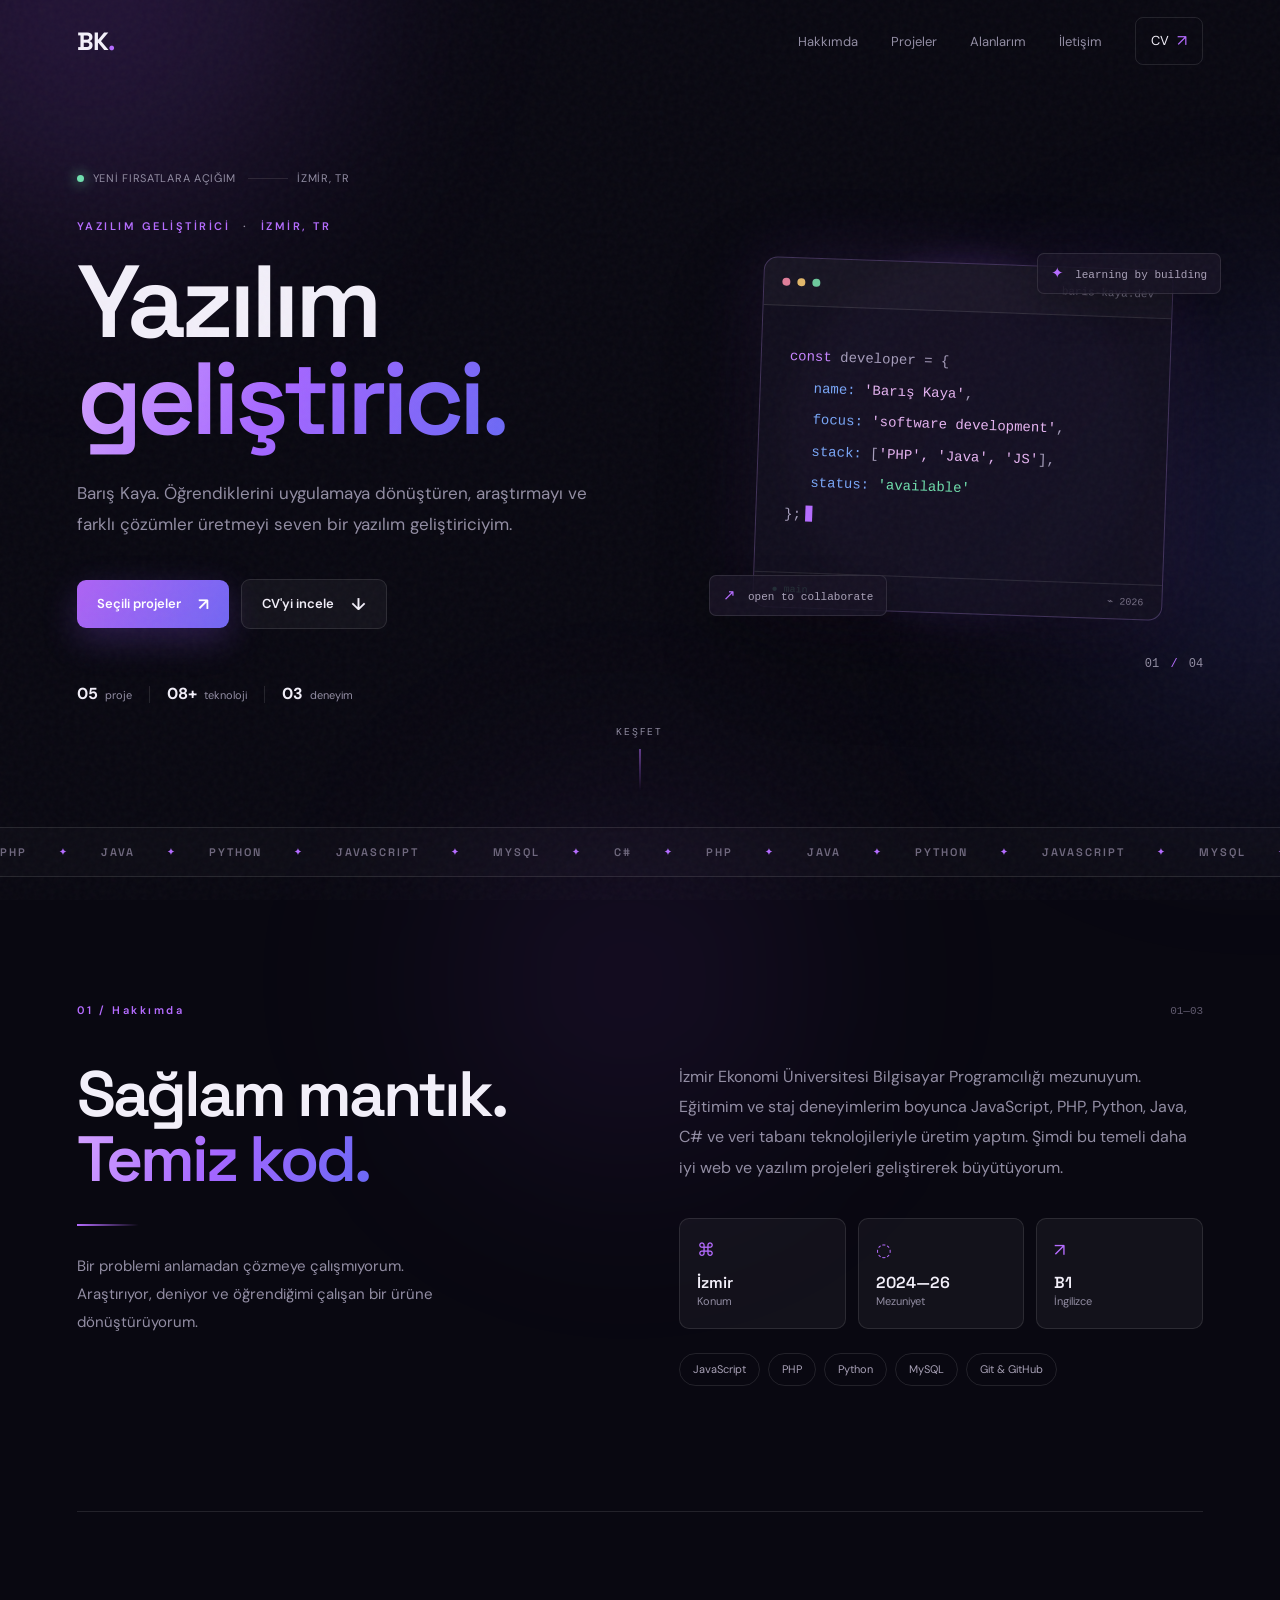
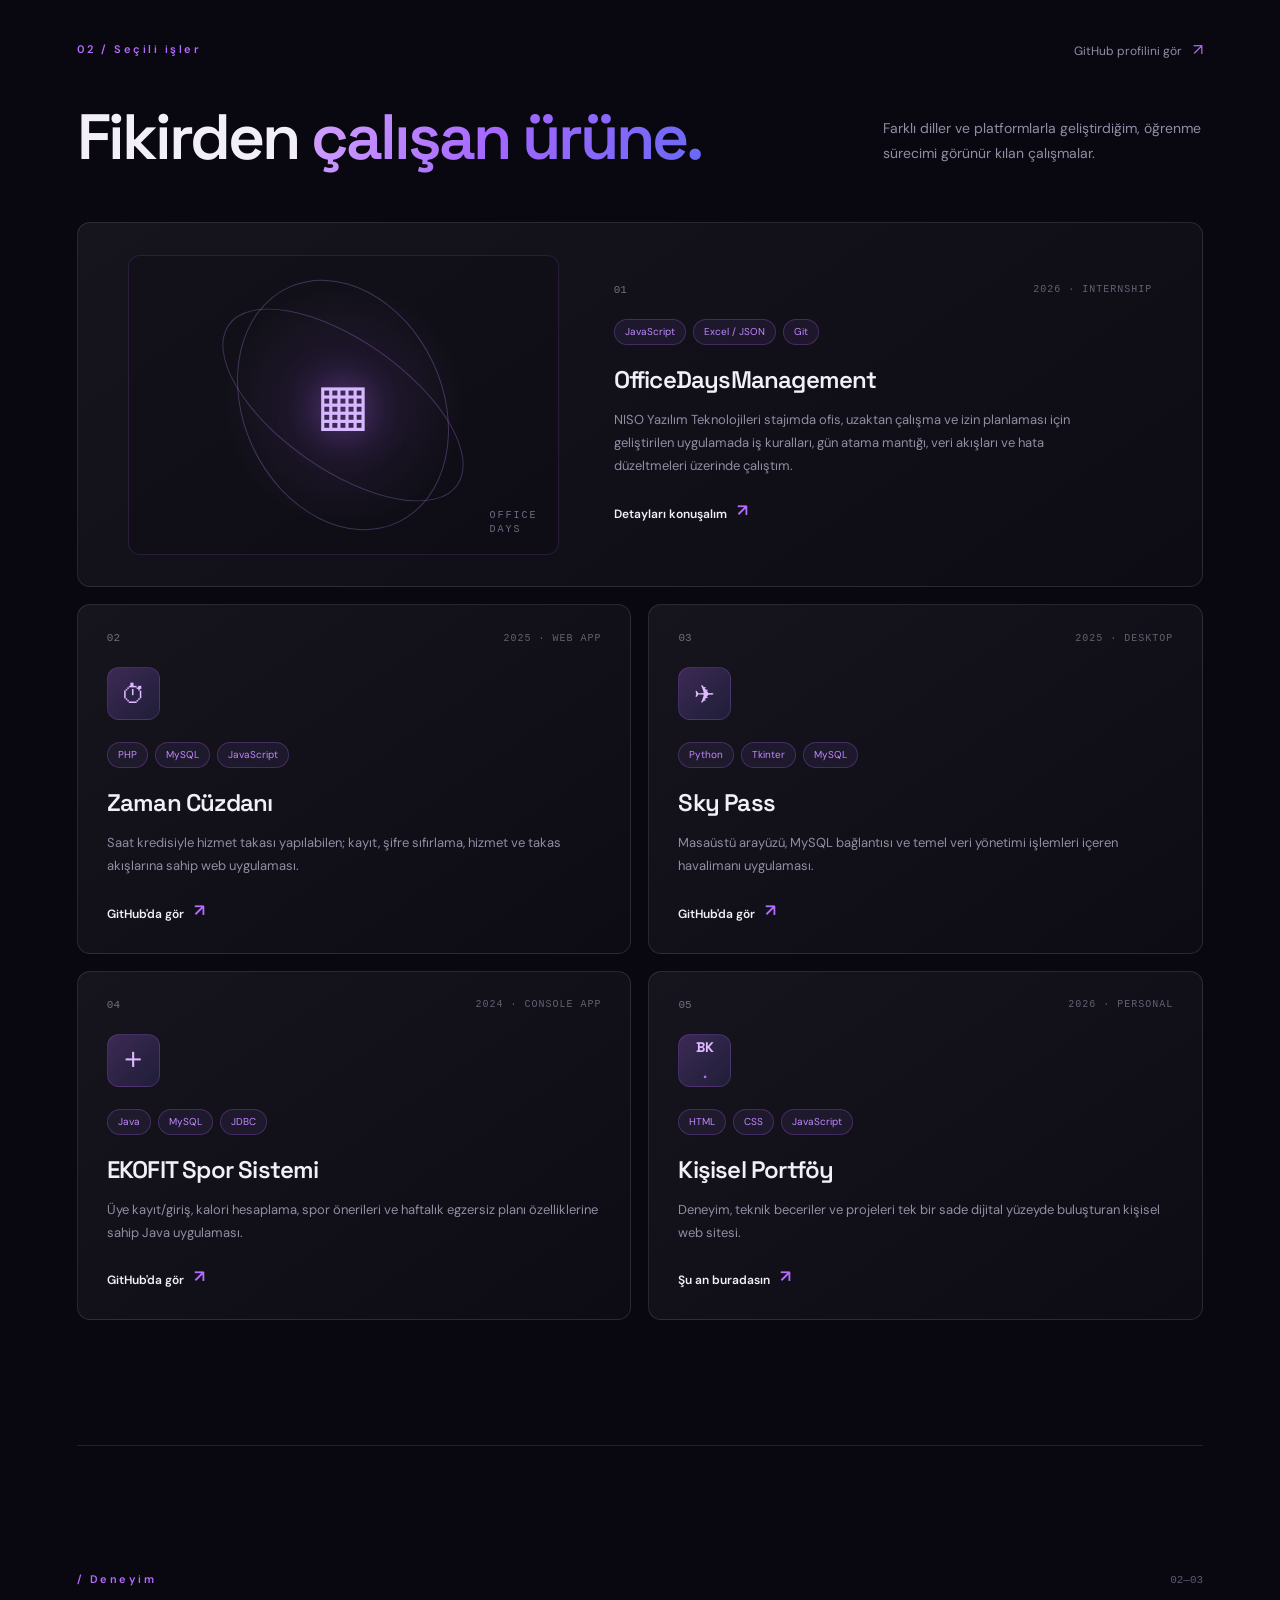
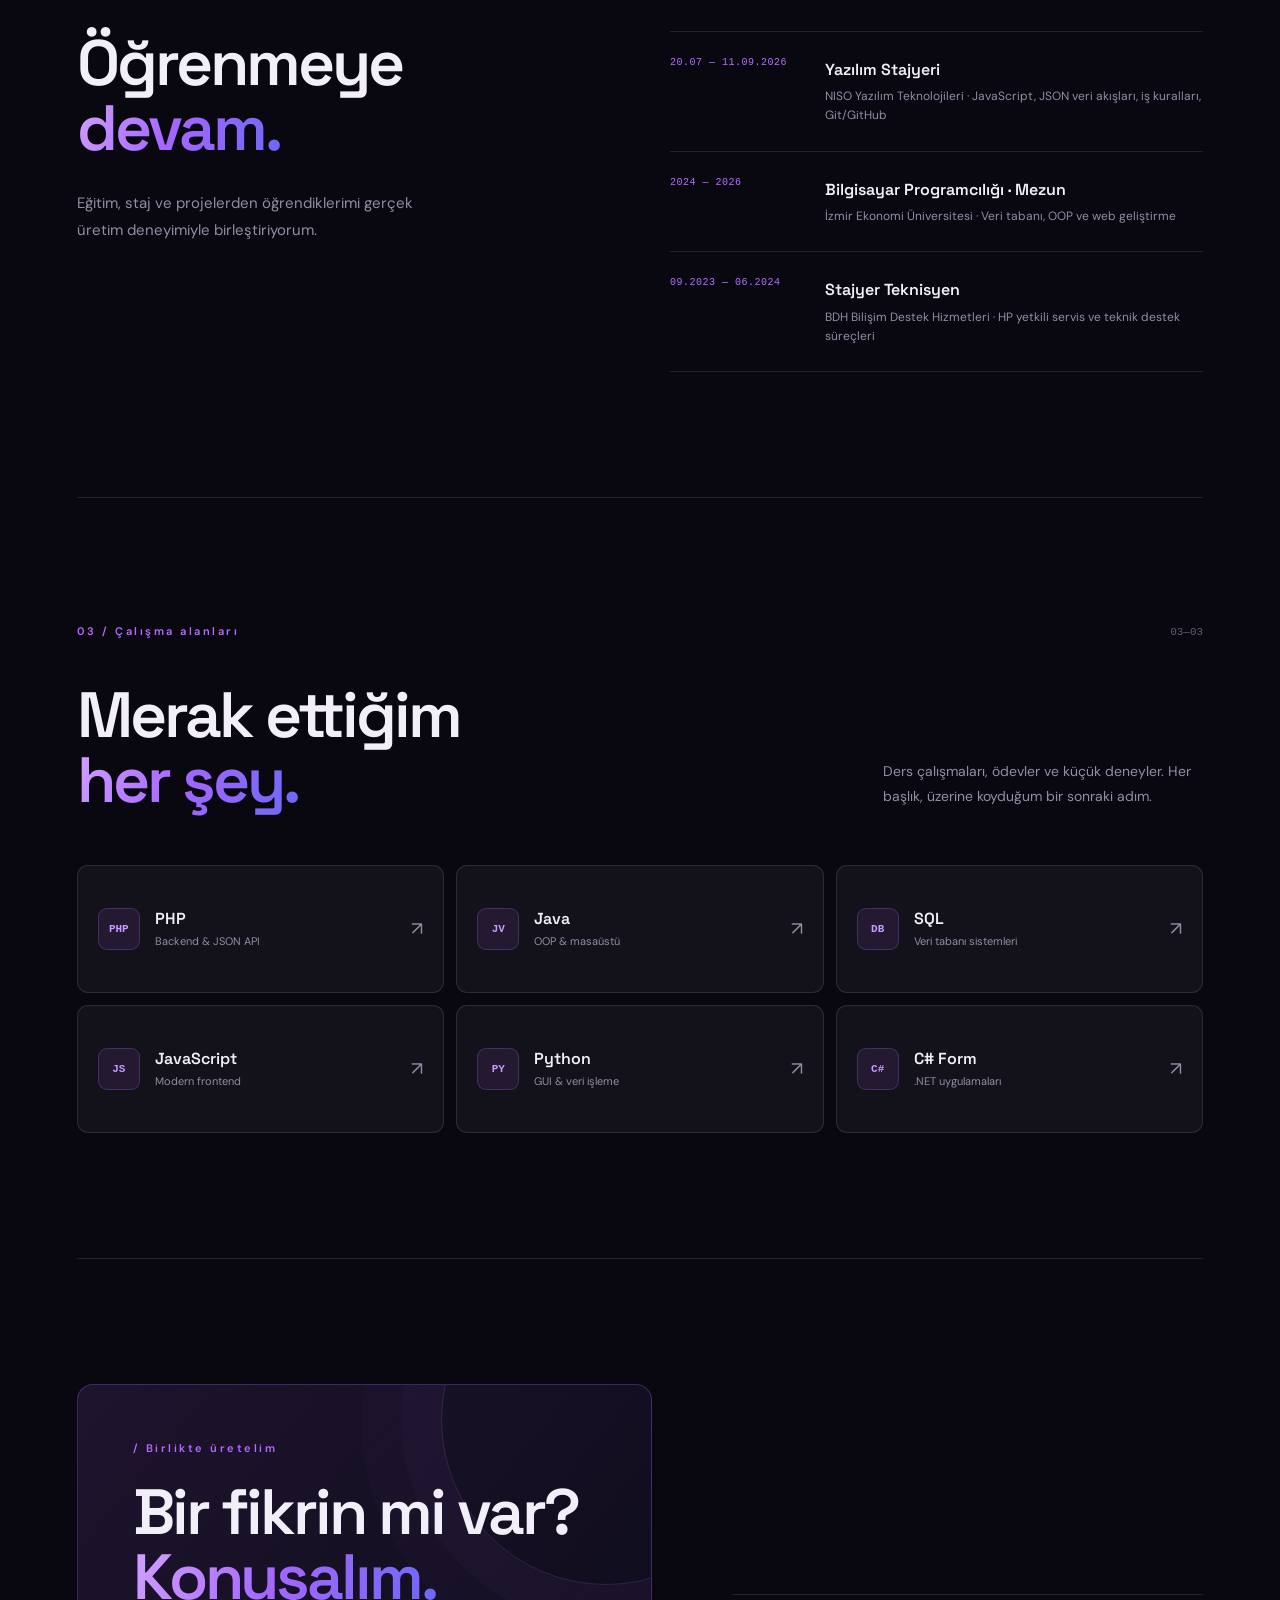
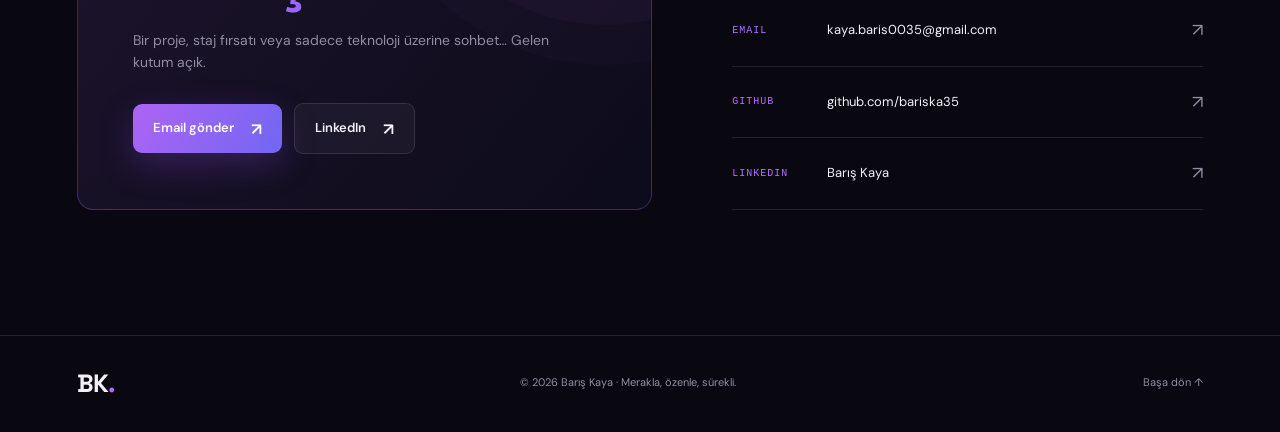
==== Portfolio-main/index.html @ 0cfae533 "first commit" ====
<!DOCTYPE html>
<html lang="tr">
<head>
    <meta charset="UTF-8">
    <meta name="viewport" content="width=device-width, initial-scale=1.0">
    <meta name="description" content="Barış Kaya — bilgisayar programcılığı öğrencisi, web ve yazılım geliştirme portföyü.">
    <title>Barış Kaya — Software & Web Developer</title>
    <link rel="preconnect" href="https://fonts.googleapis.com">
    <link rel="preconnect" href="https://fonts.gstatic.com" crossorigin>
    <link rel="stylesheet" href="style.css">
    <link href="https://fonts.googleapis.com/css2?family=DM+Sans:wght@400;500;600;700&family=Space+Grotesk:wght@400;500;600;700&display=swap" rel="stylesheet">
</head>
<body>
    <a class="skip-link" href="#main-content">İçeriğe geç</a>
    <div class="noise" aria-hidden="true"></div>
    <div class="orb orb-1" aria-hidden="true"></div>
    <div class="orb orb-2" aria-hidden="true"></div>
    <div class="orb orb-3" aria-hidden="true"></div>

    <header class="header" id="header">
        <nav class="navbar" aria-label="Ana navigasyon">
            <a href="#home" class="logo" aria-label="Barış Kaya ana sayfa"><span>BK</span><i>.</i></a>
            <button class="hamburger" id="hamburger" aria-label="Menüyü aç" aria-expanded="false" aria-controls="nav-links">
                <span></span><span></span><span></span>
            </button>
            <ul class="nav-links" id="nav-links">
                <li><a href="#about">Hakkımda</a></li>
                <li><a href="#projects">Projeler</a></li>
                <li><a href="#works">Alanlarım</a></li>
                <li><a href="#contact">İletişim</a></li>
                <li><a href="cv.html" class="nav-cv">CV <span>↗</span></a></li>
            </ul>
        </nav>
    </header>

    <main id="main-content">
        <section id="home" class="hero">
            <div class="hero-grid">
                <div class="hero-copy">
                    <div class="eyebrow"><span class="status-dot"></span> Yeni fırsatlara açığım <span class="eyebrow-line"></span> İzmir, TR</div>
                    <p class="hero-overline">YAZILIM GELİŞTİRİCİ <span>·</span> İZMİR, TR</p>
                    <h1>Yazılım<br><span class="gradient-text">geliştirici.</span></h1>
                    <p class="hero-sub">Barış Kaya. Öğrendiklerini uygulamaya dönüştüren, araştırmayı ve farklı çözümler üretmeyi seven bir yazılım geliştiriciyim.</p>
                    <div class="hero-cta">
                        <a href="#projects" class="btn btn-primary">Seçili projeler <span>↗</span></a>
                        <a href="cv.html" class="btn btn-ghost">CV'yi incele <span>↓</span></a>
                    </div>
                    <div class="hero-meta">
                        <span><b>05</b> proje</span><span class="meta-separator"></span><span><b>08+</b> teknoloji</span><span class="meta-separator"></span><span><b>03</b> deneyim</span>
                    </div>
                </div>

                <div class="hero-visual" aria-label="Barış Kaya geliştirici kartı">
                    <div class="visual-glow"></div>
                    <div class="code-card">
                        <div class="code-topbar"><span></span><span></span><span></span><small>baris-kaya.dev</small></div>
                        <div class="code-content">
                            <p><em>const</em> developer = {</p>
                            <p class="indent"><span>name:</span> <strong>'Barış Kaya'</strong>,</p>
                            <p class="indent"><span>focus:</span> <strong>'software development'</strong>,</p>
                            <p class="indent"><span>stack:</span> [<strong>'PHP', 'Java', 'JS'</strong>],</p>
                            <p class="indent"><span>status:</span> <b class="online">'available'</b></p>
                            <p>};<i class="cursor"></i></p>
                        </div>
                        <div class="code-footer"><span>● main</span><span>⌁ 2026</span></div>
                    </div>
                    <div class="floating-note note-top"><span>✦</span> learning by building</div>
                    <div class="floating-note note-bottom"><span>↗</span> open to collaborate</div>
                    <div class="visual-index">01 <span>/</span> 04</div>
                </div>
            </div>
            <a href="#about" class="hero-scroll"><span>Keşfet</span><i></i></a>
        </section>

        <div class="tech-strip" aria-label="Kullanılan teknolojiler">
            <div class="tech-track"><span>PHP</span><i>✦</i><span>JAVA</span><i>✦</i><span>PYTHON</span><i>✦</i><span>JAVASCRIPT</span><i>✦</i><span>MYSQL</span><i>✦</i><span>C#</span><i>✦</i><span>PHP</span><i>✦</i><span>JAVA</span><i>✦</i><span>PYTHON</span><i>✦</i><span>JAVASCRIPT</span><i>✦</i><span>MYSQL</span><i>✦</i><span>C#</span><i>✦</i></div>
        </div>

        <section id="about" class="about reveal">
            <div class="section-heading"><div class="section-label">01 / Hakkımda</div><span class="section-index">01—03</span></div>
            <div class="about-grid">
                <div class="about-intro"><h2>Sağlam mantık.<br><span class="gradient-text">Temiz kod.</span></h2><div class="accent-rule"></div><p>Bir problemi anlamadan çözmeye çalışmıyorum. Araştırıyor, deniyor ve öğrendiğimi çalışan bir ürüne dönüştürüyorum.</p></div>
                <div class="about-detail"><p>İzmir Ekonomi Üniversitesi Bilgisayar Programcılığı mezunuyum. Eğitimim ve staj deneyimlerim boyunca JavaScript, PHP, Python, Java, C# ve veri tabanı teknolojileriyle üretim yaptım. Şimdi bu temeli daha iyi web ve yazılım projeleri geliştirerek büyütüyorum.</p><div class="fact-grid"><div class="fact-card"><span class="fact-icon">⌘</span><strong>İzmir</strong><small>Konum</small></div><div class="fact-card"><span class="fact-icon">◌</span><strong>2024—26</strong><small>Mezuniyet</small></div><div class="fact-card"><span class="fact-icon">↗</span><strong>B1</strong><small>İngilizce</small></div></div><div class="about-tags"><span>JavaScript</span><span>PHP</span><span>Python</span><span>MySQL</span><span>Git &amp; GitHub</span></div></div>
            </div>
        </section>

        <section id="projects" class="projects reveal">
            <div class="section-heading"><div class="section-label">02 / Seçili işler</div><a class="text-link" href="https://github.com/bariska35" target="_blank" rel="noreferrer">GitHub profilini gör <span>↗</span></a></div>
            <div class="section-title-row"><h2>Fikirden <span class="gradient-text">çalışan ürüne.</span></h2><p>Farklı diller ve platformlarla geliştirdiğim, öğrenme sürecimi görünür kılan çalışmalar.</p></div>

            <div class="projects-grid">
                <article class="project-card project-featured"><div class="project-art time-art"><div class="art-orbit orbit-one"></div><div class="art-orbit orbit-two"></div><span class="art-center">▦</span><span class="art-label">OFFICE<br>DAYS</span></div><div class="project-info"><div class="project-top"><span class="project-number">01</span><span class="project-year">2026 · INTERNSHIP</span></div><div class="project-tags"><span>JavaScript</span><span>Excel / JSON</span><span>Git</span></div><h3>OfficeDaysManagement</h3><p>NISO Yazılım Teknolojileri stajımda ofis, uzaktan çalışma ve izin planlaması için geliştirilen uygulamada iş kuralları, gün atama mantığı, veri akışları ve hata düzeltmeleri üzerinde çalıştım.</p><a href="#contact" class="project-link">Detayları konuşalım <span>↗</span></a></div></article>
                <article class="project-card"><div class="project-top"><span class="project-number">02</span><span class="project-year">2025 · WEB APP</span></div><div class="project-icon time-icon">⏱</div><div class="project-tags"><span>PHP</span><span>MySQL</span><span>JavaScript</span></div><h3>Zaman Cüzdanı</h3><p>Saat kredisiyle hizmet takası yapılabilen; kayıt, şifre sıfırlama, hizmet ve takas akışlarına sahip web uygulaması.</p><a href="https://github.com/bariska35/ZamanCuzdani" target="_blank" rel="noreferrer" class="project-link">GitHub'da gör <span>↗</span></a></article>
                <article class="project-card"><div class="project-top"><span class="project-number">03</span><span class="project-year">2025 · DESKTOP</span></div><div class="project-icon sky-icon">✈</div><div class="project-tags"><span>Python</span><span>Tkinter</span><span>MySQL</span></div><h3>Sky Pass</h3><p>Masaüstü arayüzü, MySQL bağlantısı ve temel veri yönetimi işlemleri içeren havalimanı uygulaması.</p><a href="https://github.com/bariska35/SkyPass" target="_blank" rel="noreferrer" class="project-link">GitHub'da gör <span>↗</span></a></article>
                <article class="project-card"><div class="project-top"><span class="project-number">04</span><span class="project-year">2024 · CONSOLE APP</span></div><div class="project-icon fit-icon">+</div><div class="project-tags"><span>Java</span><span>MySQL</span><span>JDBC</span></div><h3>EKOFIT Spor Sistemi</h3><p>Üye kayıt/giriş, kalori hesaplama, spor önerileri ve haftalık egzersiz planı özelliklerine sahip Java uygulaması.</p><a href="https://github.com/bariska35/SporSalonuYonetimSistemi" target="_blank" rel="noreferrer" class="project-link">GitHub'da gör <span>↗</span></a></article>
                <article class="project-card"><div class="project-top"><span class="project-number">05</span><span class="project-year">2026 · PERSONAL</span></div><div class="project-icon portfolio-icon">BK<span>.</span></div><div class="project-tags"><span>HTML</span><span>CSS</span><span>JavaScript</span></div><h3>Kişisel Portföy</h3><p>Deneyim, teknik beceriler ve projeleri tek bir sade dijital yüzeyde buluşturan kişisel web sitesi.</p><a href="#home" class="project-link">Şu an buradasın <span>↗</span></a></article>
            </div>
        </section>

        <section class="journey reveal"><div class="section-heading"><div class="section-label">/ Deneyim</div><span class="section-index">02—03</span></div><div class="journey-grid"><div><h2>Öğrenmeye<br><span class="gradient-text">devam.</span></h2><p class="section-desc">Eğitim, staj ve projelerden öğrendiklerimi gerçek üretim deneyimiyle birleştiriyorum.</p></div><div class="timeline"><div class="timeline-item"><span class="timeline-year">20.07 — 11.09.2026</span><div><h3>Yazılım Stajyeri</h3><p>NISO Yazılım Teknolojileri · JavaScript, JSON veri akışları, iş kuralları, Git/GitHub</p></div></div><div class="timeline-item"><span class="timeline-year">2024 — 2026</span><div><h3>Bilgisayar Programcılığı · Mezun</h3><p>İzmir Ekonomi Üniversitesi · Veri tabanı, OOP ve web geliştirme</p></div></div><div class="timeline-item"><span class="timeline-year">09.2023 — 06.2024</span><div><h3>Stajyer Teknisyen</h3><p>BDH Bilişim Destek Hizmetleri · HP yetkili servis ve teknik destek süreçleri</p></div></div></div></div></section>

        <section id="works" class="works reveal"><div class="section-heading"><div class="section-label">03 / Çalışma alanları</div><span class="section-index">03—03</span></div><div class="section-title-row"><h2>Merak ettiğim<br><span class="gradient-text">her şey.</span></h2><p>Ders çalışmaları, ödevler ve küçük deneyler. Her başlık, üzerine koyduğum bir sonraki adım.</p></div><div class="works-grid"><a href="php.html" class="work-card"><span class="work-mark">PHP</span><span><b>PHP</b><small>Backend &amp; JSON API</small></span><i>↗</i></a><a href="java.html" class="work-card"><span class="work-mark">JV</span><span><b>Java</b><small>OOP &amp; masaüstü</small></span><i>↗</i></a><a href="sql.html" class="work-card"><span class="work-mark">DB</span><span><b>SQL</b><small>Veri tabanı sistemleri</small></span><i>↗</i></a><a href="javascript.html" class="work-card"><span class="work-mark">JS</span><span><b>JavaScript</b><small>Modern frontend</small></span><i>↗</i></a><a href="python.html" class="work-card"><span class="work-mark">PY</span><span><b>Python</b><small>GUI &amp; veri işleme</small></span><i>↗</i></a><a href="csharp.html" class="work-card"><span class="work-mark">C#</span><span><b>C# Form</b><small>.NET uygulamaları</small></span><i>↗</i></a></div></section>

        <section id="contact" class="contact reveal"><div class="contact-panel"><div class="contact-orbit"></div><div class="section-label">/ Birlikte üretelim</div><h2>Bir fikrin mi var?<br><span class="gradient-text">Konuşalım.</span></h2><p>Bir proje, staj fırsatı veya sadece teknoloji üzerine sohbet… Gelen kutum açık.</p><div class="contact-actions"><a href="mailto:kaya.baris0035@gmail.com" class="btn btn-primary">Email gönder <span>↗</span></a><a href="https://www.linkedin.com/in/bar%C4%B1%C5%9F-kaya-a35417369/" target="_blank" rel="noreferrer" class="btn btn-ghost">LinkedIn <span>↗</span></a></div></div><div class="contact-links"><a href="mailto:kaya.baris0035@gmail.com"><small>EMAIL</small><span>kaya.baris0035@gmail.com</span><i>↗</i></a><a href="https://github.com/bariska35" target="_blank" rel="noreferrer"><small>GITHUB</small><span>github.com/bariska35</span><i>↗</i></a><a href="https://www.linkedin.com/in/bar%C4%B1%C5%9F-kaya-a35417369/" target="_blank" rel="noreferrer"><small>LINKEDIN</small><span>Barış Kaya</span><i>↗</i></a></div></section>
    </main>

    <footer class="footer"><div class="footer-inner"><a href="#home" class="logo">BK<i>.</i></a><p>© 2026 Barış Kaya · Merakla, özenle, sürekli.</p><a href="#home" class="back-top">Başa dön ↑</a></div></footer>
    <script src="script.js"></script>
</body>
</html>
---- Portfolio-main/style.css ----
*,*::before,*::after{margin:0;padding:0;box-sizing:border-box}
:root{--bg:#090811;--bg-soft:#0e0c18;--surface:rgba(255,255,255,.045);--surface-hi:rgba(255,255,255,.075);--border:rgba(255,255,255,.105);--border-hi:rgba(177,107,255,.7);--text:#f2eff9;--muted:#928da3;--accent:#b56cff;--accent-2:#6d67f6;--green:#70e0ae;--max:1240px;--accent1:var(--accent);--accent2:var(--accent-2);--white:#fff}
html{scroll-behavior:smooth;scroll-padding-top:90px}
body{font-family:'DM Sans',sans-serif;background:var(--bg);color:var(--text);overflow-x:hidden;line-height:1.6}
body.menu-open{overflow:hidden}
a{color:inherit}button{font:inherit}.skip-link{position:fixed;left:20px;top:-60px;background:var(--accent);color:#fff;padding:10px 16px;border-radius:8px;z-index:2000;text-decoration:none}.skip-link:focus{top:16px}
.noise{position:fixed;inset:0;opacity:.035;pointer-events:none;z-index:5;background-image:url("data:image/svg+xml,%3Csvg viewBox='0 0 220 220' xmlns='http://www.w3.org/2000/svg'%3E%3Cfilter id='n'%3E%3CfeTurbulence type='fractalNoise' baseFrequency='.8' numOctaves='4' stitchTiles='stitch'/%3E%3C/filter%3E%3Crect width='100%25' height='100%25' filter='url(%23n)'/%3E%3C/svg%3E")}
.orb{position:fixed;border-radius:50%;filter:blur(110px);pointer-events:none;z-index:0}.orb-1{width:480px;height:480px;top:-250px;left:-150px;background:rgba(173,88,255,.16)}.orb-2{width:440px;height:440px;right:-200px;top:35%;background:rgba(93,96,246,.13)}.orb-3{width:360px;height:360px;left:35%;bottom:-260px;background:rgba(173,88,255,.08)}
.header{position:fixed;inset:0 0 auto;z-index:1000;transition:.35s}.header.scrolled{background:rgba(9,8,17,.78);border-bottom:1px solid var(--border);backdrop-filter:blur(22px)}.navbar{width:min(var(--max),88%);height:82px;margin:auto;display:flex;align-items:center;justify-content:space-between}.logo{font-family:'Space Grotesk',sans-serif;font-size:25px;font-weight:700;letter-spacing:-1px;text-decoration:none}.logo i{color:var(--accent);font-style:normal}.nav-links{display:flex;align-items:center;gap:33px;list-style:none}.nav-links a{color:var(--muted);font-size:13px;text-decoration:none;transition:.25s}.nav-links a:hover,.nav-links a.active{color:var(--text)}.nav-cv{display:inline-flex;gap:8px;align-items:center;padding:10px 15px;border:1px solid var(--border);border-radius:8px;color:var(--text)!important}.nav-cv:hover{border-color:var(--border-hi);color:var(--accent)!important}.nav-cv span{color:var(--accent);font-size:16px}.hamburger{display:none;background:transparent;border:0;cursor:pointer;padding:6px}.hamburger span{display:block;width:24px;height:2px;margin:5px 0;background:var(--text);transition:.3s}
main,section{position:relative;z-index:1}.hero{width:min(var(--max),88%);min-height:780px;margin:auto;padding:170px 0 120px;display:flex;align-items:center}.hero-grid{width:100%;display:grid;grid-template-columns:1fr .85fr;gap:80px;align-items:center}.eyebrow{display:flex;align-items:center;gap:9px;color:var(--muted);font-size:11px;letter-spacing:.7px;text-transform:uppercase;margin-bottom:30px}.status-dot{width:7px;height:7px;background:var(--green);border-radius:50%;box-shadow:0 0 13px var(--green)}.eyebrow-line{width:40px;height:1px;background:var(--border);margin-left:3px}.hero-overline,.section-label{font-size:11px;letter-spacing:2.5px;color:var(--accent);font-weight:600}.hero-overline{margin-bottom:18px}.hero-overline span{color:var(--muted);padding:0 7px}.hero h1,h2,h3,.logo{font-family:'Space Grotesk',sans-serif}.hero h1{font-size:clamp(64px,8vw,112px);line-height:.95;letter-spacing:-5px;font-weight:600;margin-bottom:30px}.gradient-text{background:linear-gradient(115deg,#d4a3ff 0%,#a466ff 48%,#6969f4 100%);-webkit-background-clip:text;background-clip:text;-webkit-text-fill-color:transparent}.hero-sub{max-width:545px;color:var(--muted);font-size:17px;line-height:1.85;margin-bottom:38px}.hero-cta,.contact-actions{display:flex;align-items:center;gap:12px;flex-wrap:wrap}.btn{display:inline-flex;align-items:center;gap:17px;border-radius:9px;text-decoration:none;font-size:13px;font-weight:600;padding:14px 20px;transition:.3s}.btn span{font-size:17px;line-height:0}.btn-primary{color:white;background:linear-gradient(120deg,#ae63f4,#7167f3);box-shadow:0 12px 35px rgba(140,80,238,.25)}.btn-primary:hover{transform:translateY(-3px);box-shadow:0 18px 45px rgba(140,80,238,.4)}.btn-ghost{color:var(--text);border:1px solid var(--border);background:var(--surface)}.btn-ghost:hover{border-color:var(--border-hi);color:var(--accent);transform:translateY(-3px)}.hero-meta{display:flex;align-items:center;gap:17px;margin-top:52px;color:var(--muted);font-size:11px}.hero-meta b{color:var(--text);font-size:16px;margin-right:4px}.meta-separator{width:1px;height:17px;background:var(--border)}
.hero-visual{min-height:500px;position:relative;display:flex;justify-content:center;align-items:center}.visual-glow{position:absolute;width:360px;height:360px;border-radius:50%;background:linear-gradient(135deg,rgba(181,108,255,.18),rgba(103,103,247,.08));filter:blur(15px)}.code-card{position:relative;width:min(100%,410px);border:1px solid rgba(196,150,255,.26);border-radius:14px;background:rgba(20,16,32,.82);box-shadow:0 35px 90px rgba(0,0,0,.42),0 0 80px rgba(166,93,255,.12);transform:rotate(2deg);overflow:hidden}.code-topbar{height:48px;display:flex;align-items:center;gap:7px;padding:0 18px;border-bottom:1px solid var(--border);background:rgba(255,255,255,.025)}.code-topbar>span{width:8px;height:8px;border-radius:50%;background:#634d73}.code-topbar>span:first-child{background:#df7d99}.code-topbar>span:nth-child(2){background:#e2b76a}.code-topbar>span:nth-child(3){background:#6dc89c}.code-topbar small{margin-left:auto;color:#716b80;font:11px monospace}.code-content{padding:35px 28px 42px;font:14px/2.25 'Courier New',monospace;color:#a69dbb}.code-content p{white-space:nowrap}.code-content em{font-style:normal;color:#c685ff}.code-content span{color:#79a6f7}.code-content strong{font-weight:400;color:#e6b4f2}.code-content .online{font-weight:400;color:var(--green)}.indent{padding-left:25px}.cursor{display:inline-block;width:7px;height:16px;margin-left:4px;vertical-align:-3px;background:var(--accent);animation:blink 1s infinite}.code-footer{display:flex;justify-content:space-between;padding:11px 18px;color:#756e84;font:10px monospace;border-top:1px solid var(--border)}.code-footer span:first-child{color:var(--green)}.floating-note{position:absolute;padding:10px 13px;background:rgba(23,19,36,.88);border:1px solid var(--border);border-radius:7px;color:#aaa2b9;font:11px monospace;box-shadow:0 15px 35px rgba(0,0,0,.24)}.floating-note span{color:var(--accent);font-size:15px;margin-right:5px}.note-top{top:64px;right:-18px}.note-bottom{bottom:73px;left:-13px}.visual-index{position:absolute;right:0;bottom:18px;color:var(--muted);font:12px monospace}.visual-index span{color:var(--accent);padding:0 4px}.hero-scroll{position:absolute;bottom:36px;left:50%;display:flex;flex-direction:column;align-items:center;gap:9px;color:var(--muted);font-size:10px;letter-spacing:2px;text-decoration:none;text-transform:uppercase;transform:translateX(-50%)}.hero-scroll i{display:block;width:1px;height:42px;background:linear-gradient(var(--accent),transparent);animation:scroll 2s infinite}
@keyframes blink{50%{opacity:0}}@keyframes scroll{0%,100%{transform:scaleY(.35);transform-origin:top}50%{transform:scaleY(1);transform-origin:top}}
.tech-strip{position:relative;z-index:1;overflow:hidden;border-top:1px solid var(--border);border-bottom:1px solid var(--border);background:rgba(255,255,255,.018)}.tech-track{width:max-content;display:flex;align-items:center;gap:32px;padding:17px 0;color:#6f687e;font:600 11px 'Space Grotesk',sans-serif;letter-spacing:2px;animation:marquee 28s linear infinite}.tech-track i{color:var(--accent);font-style:normal;font-size:9px}@keyframes marquee{to{transform:translateX(-50%)}}
section:not(.hero){width:min(var(--max),88%);margin:auto;padding:125px 0}.about,.projects,.works{border-bottom:1px solid var(--border)}.section-heading{display:flex;align-items:center;justify-content:space-between;margin-bottom:42px}.section-index{font:11px monospace;color:#5f596d}.section-title-row{display:flex;align-items:end;justify-content:space-between;gap:40px;margin-bottom:52px}.section-title-row h2,.about h2,.journey h2,.contact h2{font-size:clamp(38px,5vw,64px);letter-spacing:-3px;line-height:1.02;font-weight:600}.section-title-row p{max-width:320px;color:var(--muted);font-size:14px;line-height:1.8;margin-bottom:4px}.text-link{color:var(--muted);font-size:12px;text-decoration:none;transition:.25s}.text-link span{color:var(--accent);font-size:16px;margin-left:8px}.text-link:hover{color:var(--text)}
.about-grid{display:grid;grid-template-columns:.9fr 1fr;gap:130px}.about-intro p{max-width:360px;color:var(--muted);font-size:15px;line-height:1.85;margin-top:27px}.accent-rule{width:62px;height:2px;background:linear-gradient(90deg,var(--accent),transparent);margin-top:32px}.about-detail>p{color:var(--muted);font-size:16px;line-height:1.9;max-width:550px}.fact-grid{display:grid;grid-template-columns:repeat(3,1fr);gap:12px;margin-top:35px}.fact-card{min-height:105px;padding:17px;background:var(--surface);border:1px solid var(--border);border-radius:10px;display:flex;flex-direction:column}.fact-icon{color:var(--accent);font-size:18px;margin-bottom:7px}.fact-card strong{font:600 16px 'Space Grotesk',sans-serif;color:var(--text)}.fact-card small{color:var(--muted);font-size:11px;margin-top:auto}.about-tags{display:flex;flex-wrap:wrap;gap:8px;margin-top:24px}.about-tags span{padding:7px 13px;border:1px solid var(--border);border-radius:100px;color:#a8a1b6;font-size:11px}
.projects-grid{display:grid;grid-template-columns:repeat(2,1fr);gap:17px}.project-card{position:relative;min-height:310px;padding:27px 29px;border:1px solid var(--border);border-radius:13px;background:linear-gradient(145deg,rgba(255,255,255,.055),rgba(255,255,255,.018));overflow:hidden;transition:.35s}.project-card::after{content:'';position:absolute;inset:auto -25% -65%;height:180px;background:radial-gradient(ellipse,rgba(171,95,255,.2),transparent 68%);opacity:0;transition:.35s;pointer-events:none}.project-card:hover{border-color:var(--border-hi);transform:translateY(-6px);box-shadow:0 20px 60px rgba(108,62,178,.15)}.project-card:hover::after{opacity:1}.project-featured{grid-column:1/-1;min-height:365px;display:grid;grid-template-columns:.88fr 1.1fr;gap:55px;align-items:center;padding:30px 50px}.project-top{display:flex;align-items:center;justify-content:space-between;margin-bottom:23px}.project-number{color:#766b84;font:11px monospace}.project-year{color:#655f71;font:10px monospace;letter-spacing:1px}.project-tags{display:flex;flex-wrap:wrap;gap:7px;margin-bottom:16px}.project-tags span{padding:4px 10px;border:1px solid rgba(181,108,255,.25);border-radius:100px;color:#bf8aff;background:rgba(181,108,255,.08);font-size:10px}.project-card h3{font-size:24px;letter-spacing:-.8px;font-weight:600;margin-bottom:10px}.project-card p{max-width:500px;color:var(--muted);font-size:13px;line-height:1.75;margin-bottom:22px}.project-link{position:relative;z-index:1;display:inline-flex;gap:10px;color:var(--text);font-size:12px;font-weight:600;text-decoration:none;transition:.25s}.project-link span{color:var(--accent);font-size:17px;line-height:.7}.project-link:hover{color:var(--accent)}.project-art{height:300px;position:relative;display:grid;place-items:center;border:1px solid rgba(181,108,255,.15);border-radius:12px;background:radial-gradient(circle at 50% 50%,rgba(171,95,255,.14),transparent 46%),rgba(0,0,0,.12);overflow:hidden}.art-orbit{position:absolute;border:1px solid rgba(192,141,255,.28);border-radius:50%;transform:rotate(-25deg)}.orbit-one{width:200px;height:260px}.orbit-two{width:280px;height:130px;transform:rotate(35deg)}.art-center{font-size:57px;color:#d7b8ff;filter:drop-shadow(0 0 20px rgba(181,108,255,.6));z-index:1}.art-label{position:absolute;right:20px;bottom:17px;color:#726886;font:10px/1.4 monospace;letter-spacing:2px}.project-icon{width:53px;height:53px;display:grid;place-items:center;border-radius:12px;margin:5px 0 22px;color:#debaff;font:25px 'Space Grotesk',sans-serif;background:linear-gradient(135deg,rgba(181,108,255,.25),rgba(104,105,245,.13));border:1px solid rgba(181,108,255,.2)}.fit-icon{font-size:36px;font-weight:300}.tech-icon{font-size:38px}.portfolio-icon{font-size:14px;font-weight:700}.portfolio-icon span{color:var(--accent)}.lab-icon{font-size:23px}
.journey{border-bottom:1px solid var(--border)}.journey-grid{display:grid;grid-template-columns:.85fr 1fr;gap:140px}.section-desc{color:var(--muted);font-size:15px;line-height:1.8;max-width:350px;margin-top:29px}.timeline{border-top:1px solid var(--border)}.timeline-item{display:grid;grid-template-columns:130px 1fr;gap:25px;padding:25px 0;border-bottom:1px solid var(--border)}.timeline-year{font:10px monospace;color:var(--accent);letter-spacing:.5px}.timeline h3{font-size:16px;font-weight:600;margin-bottom:5px}.timeline p{font-size:12px;color:var(--muted)}
.works-grid{display:grid;grid-template-columns:repeat(3,1fr);gap:12px}.work-card{min-height:128px;padding:20px;display:flex;align-items:center;gap:15px;border:1px solid var(--border);border-radius:11px;background:var(--surface);text-decoration:none;transition:.3s}.work-card:hover{border-color:var(--border-hi);background:var(--surface-hi);transform:translateY(-4px)}.work-mark{width:42px;height:42px;display:grid;place-items:center;flex-shrink:0;border:1px solid rgba(181,108,255,.24);border-radius:9px;color:#c89bff;font:700 11px monospace;background:rgba(181,108,255,.1)}.work-card b{display:block;font:600 16px 'Space Grotesk',sans-serif}.work-card small{display:block;color:var(--muted);font-size:11px;margin-top:4px}.work-card i{margin-left:auto;color:var(--muted);font-size:19px;font-style:normal;transition:.25s}.work-card:hover i{color:var(--accent);transform:translate(3px,-3px)}
.contact{display:grid;grid-template-columns:1.1fr .9fr;gap:80px;align-items:end}.contact-panel{position:relative;overflow:hidden;padding:55px;border:1px solid rgba(181,108,255,.28);border-radius:16px;background:linear-gradient(130deg,rgba(181,108,255,.12),rgba(101,101,242,.045))}.contact-panel .section-label,.contact-panel h2,.contact-panel p,.contact-actions{position:relative;z-index:1}.contact h2{margin:22px 0 18px}.contact-panel p{max-width:430px;color:var(--muted);font-size:14px;margin-bottom:30px}.contact-orbit{position:absolute;width:330px;height:330px;right:-120px;top:-130px;border:1px solid rgba(195,142,255,.17);border-radius:50%;box-shadow:0 0 0 40px rgba(181,108,255,.03),0 0 0 80px rgba(181,108,255,.02)}.contact-links{border-top:1px solid var(--border)}.contact-links a{display:grid;grid-template-columns:80px 1fr auto;align-items:center;gap:15px;padding:21px 0;border-bottom:1px solid var(--border);text-decoration:none}.contact-links small{color:var(--accent);font:10px monospace;letter-spacing:1px}.contact-links span{color:var(--text);font-size:13px}.contact-links i{color:var(--muted);font-size:18px;font-style:normal;transition:.25s}.contact-links a:hover i{color:var(--accent);transform:translate(3px,-3px)}
.footer{position:relative;z-index:1;border-top:1px solid var(--border);padding:27px 0}.footer-inner{width:min(var(--max),88%);margin:auto;display:flex;align-items:center;justify-content:space-between;gap:20px}.footer p,.back-top{color:var(--muted);font-size:11px}.back-top{text-decoration:none}.back-top:hover{color:var(--accent)}
.reveal{opacity:0;transform:translateY(35px);transition:opacity .75s ease,transform .75s ease}.reveal.active{opacity:1;transform:none}
@media(max-width:980px){.hero-grid{grid-template-columns:1fr;gap:70px}.hero{padding-top:145px}.hero-copy{text-align:center}.eyebrow,.hero-cta,.hero-meta{justify-content:center}.hero-sub{margin-left:auto;margin-right:auto}.hero-visual{min-height:400px}.about-grid,.journey-grid{gap:60px}.about-grid{grid-template-columns:1fr 1fr}.project-featured{gap:30px;padding:25px}.works-grid{grid-template-columns:repeat(2,1fr)}.contact{gap:45px}}
@media(max-width:700px){.navbar{width:88%;height:70px}.hamburger{display:block;position:relative;z-index:1002}.nav-links{display:none}.nav-links.open{display:flex;position:fixed;inset:0;background:rgba(9,8,17,.97);flex-direction:column;justify-content:center;gap:28px;z-index:1001}.nav-links.open a{font-size:20px}.nav-links.open .nav-cv{font-size:16px}.hamburger.open span:first-child{transform:translateY(7px) rotate(45deg)}.hamburger.open span:nth-child(2){opacity:0}.hamburger.open span:last-child{transform:translateY(-7px) rotate(-45deg)}section:not(.hero){padding:85px 0}.hero{width:88%;min-height:auto;padding:135px 0 105px}.hero h1{font-size:clamp(62px,18vw,95px);letter-spacing:-4px}.hero-sub{font-size:15px;line-height:1.75}.hero-meta{gap:10px;flex-wrap:wrap;margin-top:38px}.meta-separator{display:none}.hero-visual{min-height:350px;margin-top:10px}.code-card{width:100%;transform:rotate(0)}.code-content{padding:25px 16px 30px;font-size:11px;line-height:2}.indent{padding-left:12px}.floating-note{font-size:9px}.note-top{top:30px;right:-7px}.note-bottom{bottom:22px;left:-7px}.visual-index{right:4px;bottom:-25px}.hero-scroll{display:none}.section-heading{margin-bottom:30px}.section-title-row{display:block;margin-bottom:33px}.section-title-row h2{font-size:42px;margin-bottom:22px}.section-title-row p{font-size:13px}.about-grid,.journey-grid,.contact{grid-template-columns:1fr;gap:48px}.about h2,.journey h2,.contact h2{font-size:42px}.about-detail>p{font-size:14px}.fact-card{min-height:95px;padding:13px}.project-featured{display:flex;flex-direction:column;align-items:stretch;gap:26px}.project-art{height:210px}.project-card{min-height:0;padding:23px}.project-card h3{font-size:21px}.projects-grid{grid-template-columns:1fr}.project-featured{grid-column:auto}.project-top{margin-bottom:18px}.works-grid{grid-template-columns:1fr}.work-card{min-height:94px}.contact-panel{padding:35px 24px}.contact-links a{grid-template-columns:65px 1fr auto}.contact-links span{font-size:11px;overflow-wrap:anywhere}.footer-inner{flex-direction:column;text-align:center}.footer{padding:25px 0}}
@media(prefers-reduced-motion:reduce){*,*::before,*::after{scroll-behavior:auto!important;animation-duration:.01ms!important;animation-iteration-count:1!important;transition-duration:.01ms!important}.reveal{opacity:1;transform:none}}
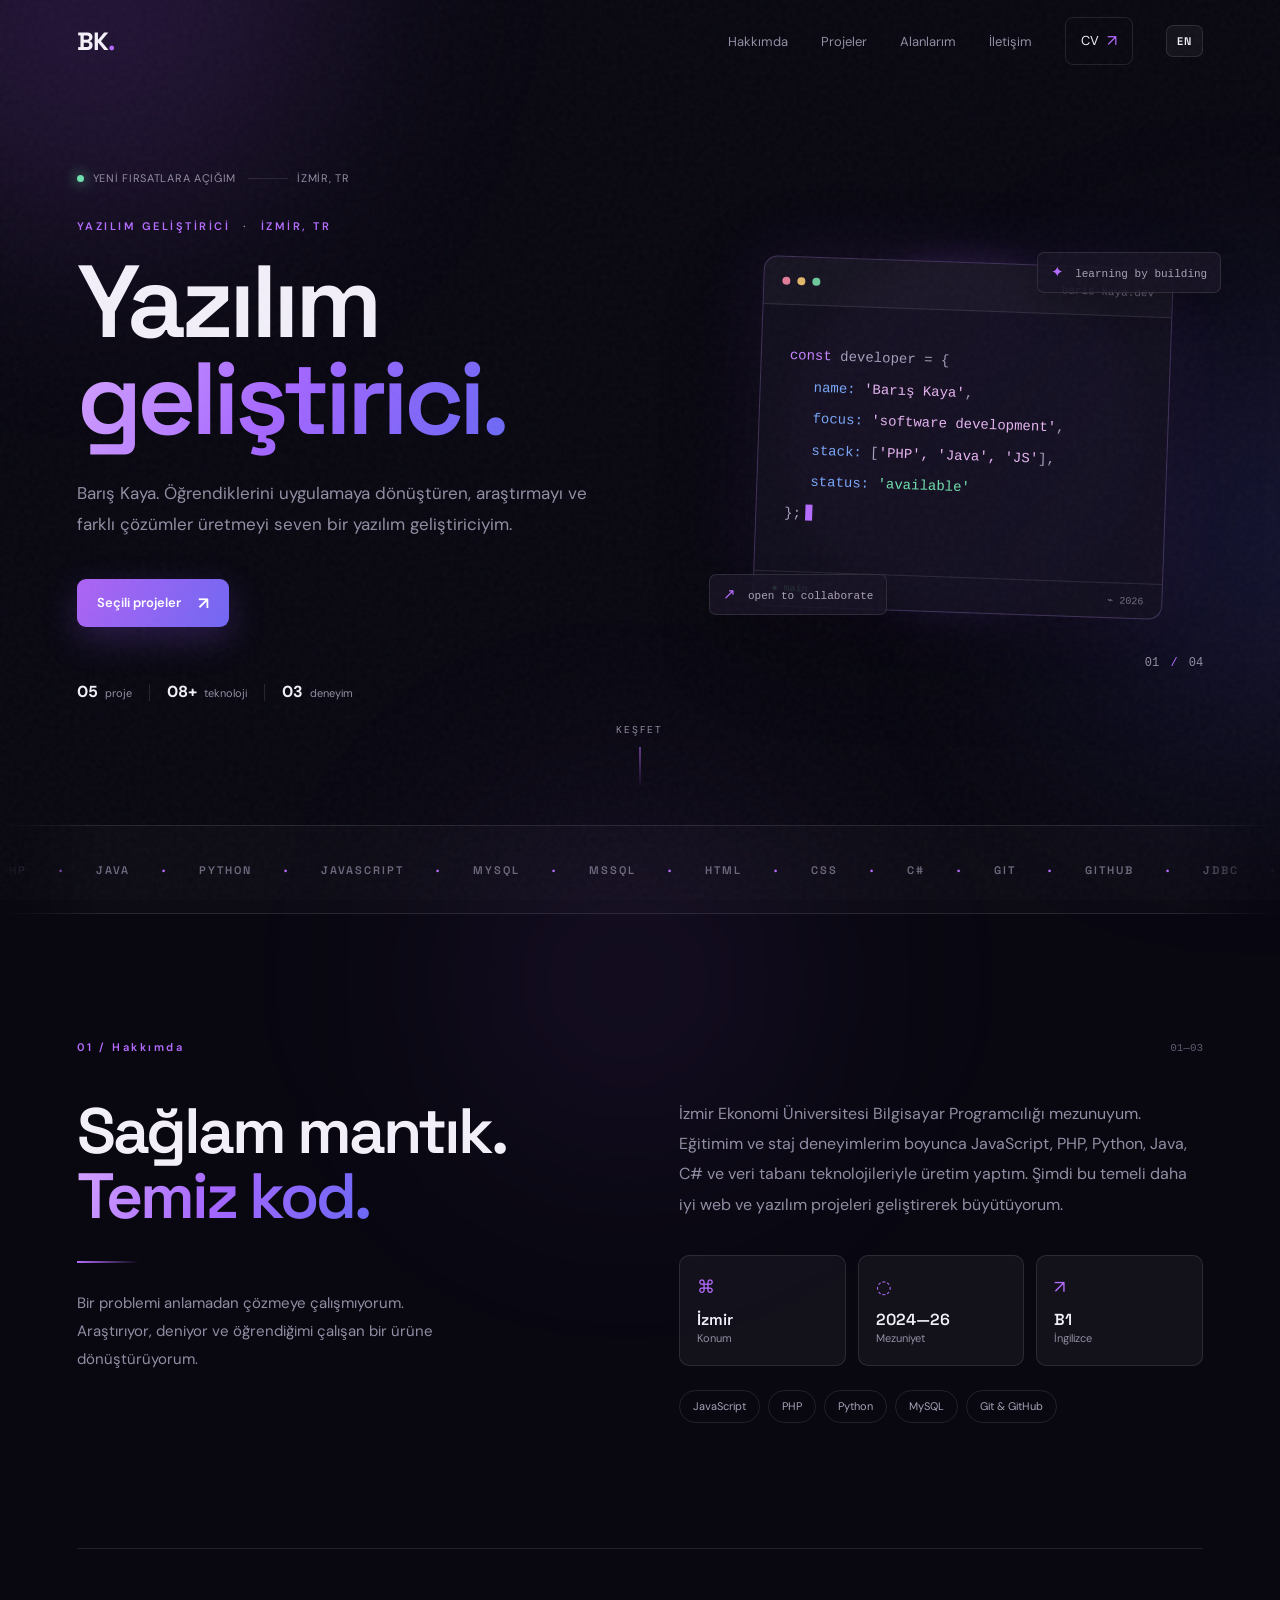
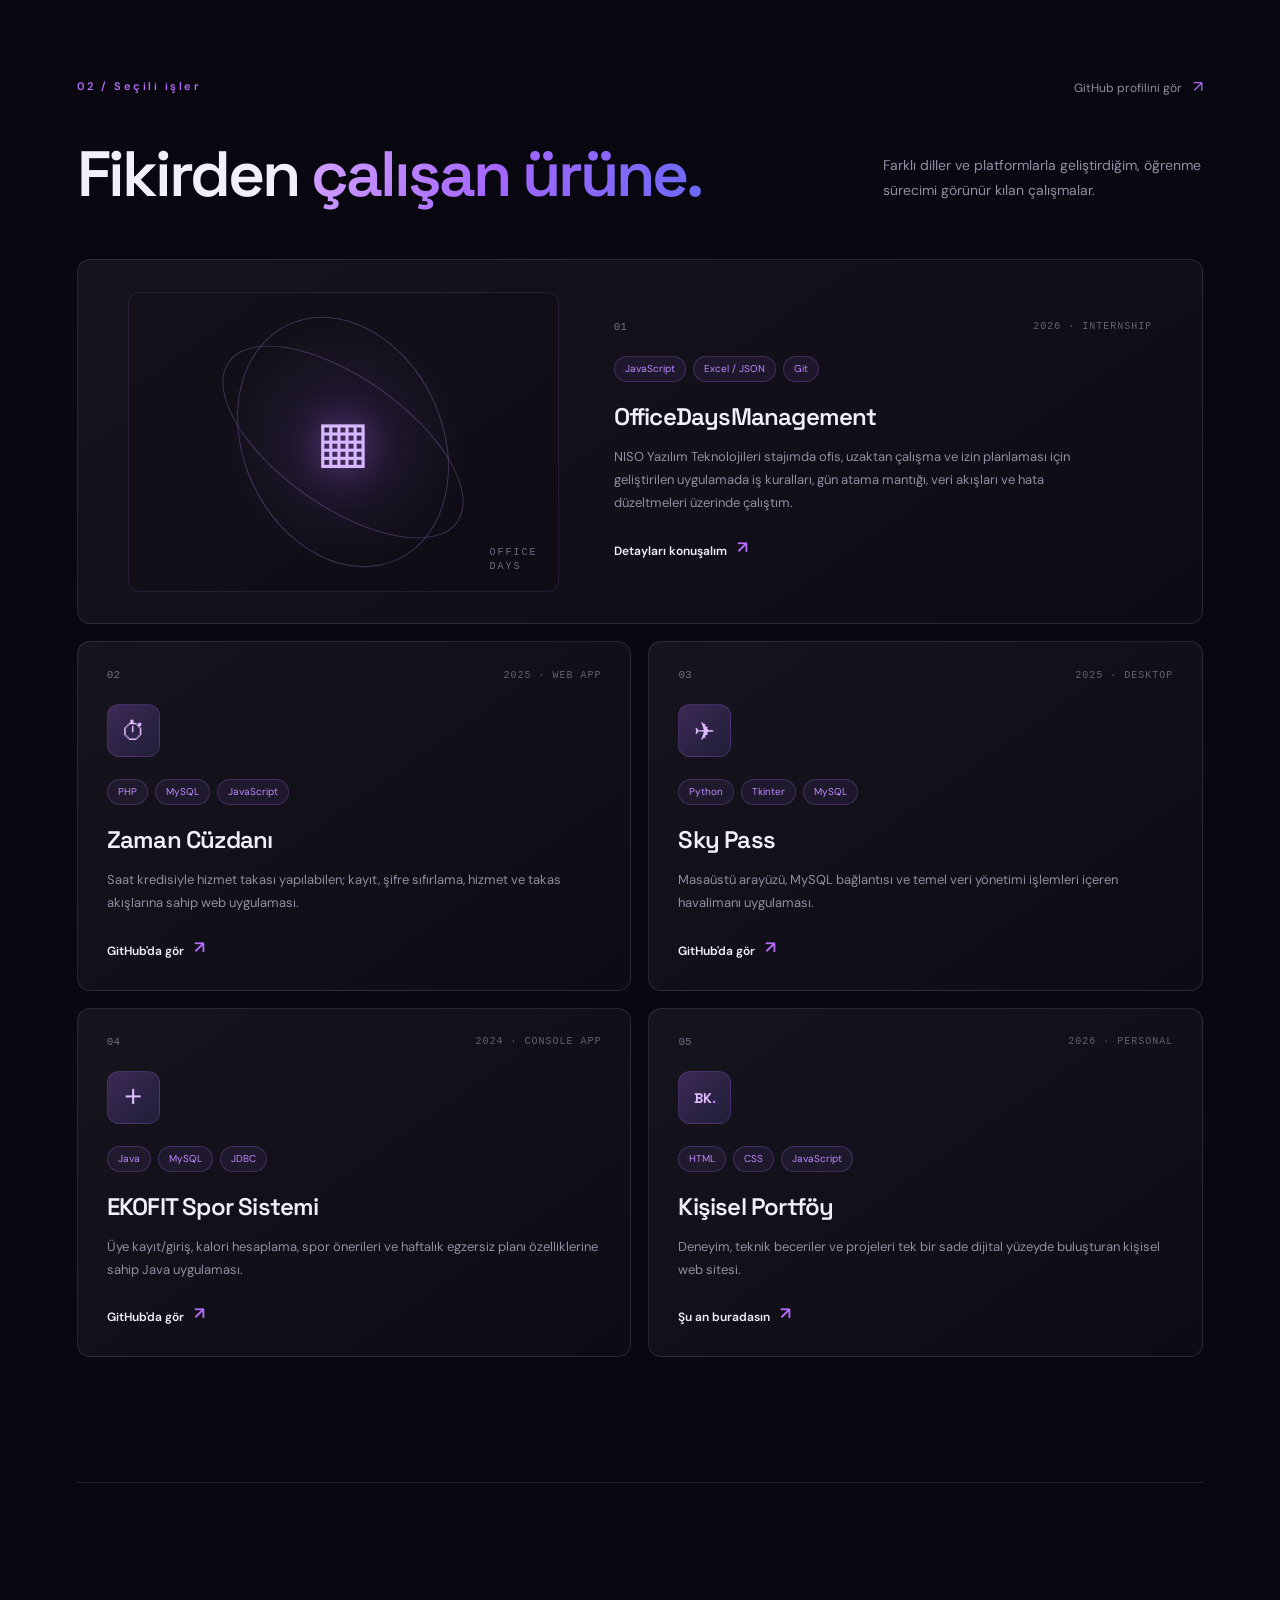
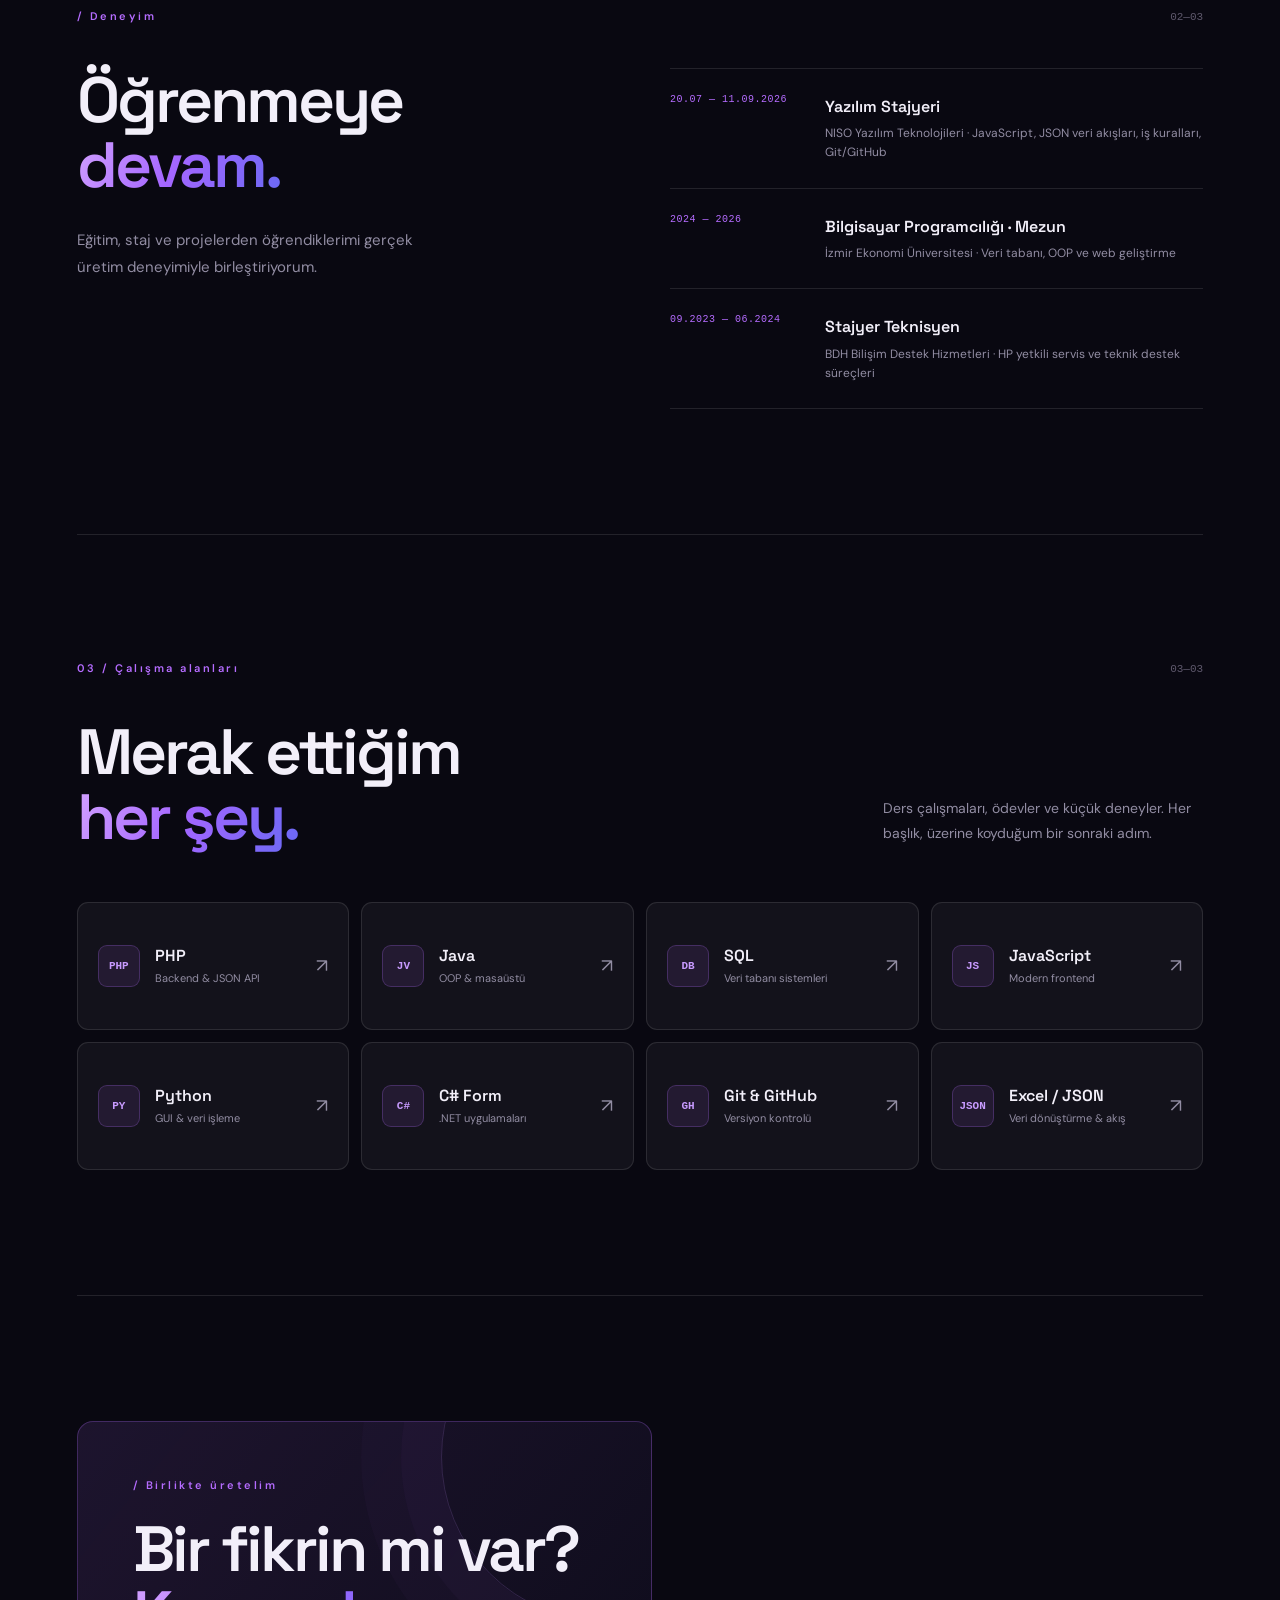
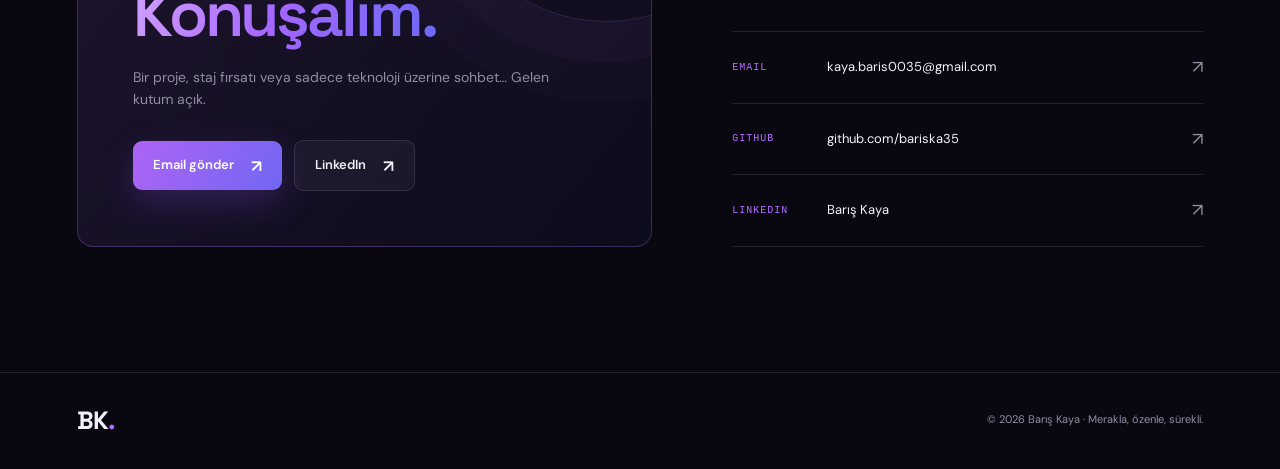
==== commit 81a5e92e: "Update portfolio" ====
--- a/Portfolio-main/index.html
+++ b/Portfolio-main/index.html
@@ -3,8 +3,9 @@
 <head>
     <meta charset="UTF-8">
     <meta name="viewport" content="width=device-width, initial-scale=1.0">
-    <meta name="description" content="Barış Kaya — bilgisayar programcılığı öğrencisi, web ve yazılım geliştirme portföyü.">
+    <meta name="description" id="meta-description" content="Barış Kaya — yazılım geliştirici, web ve uygulama geliştirme portföyü.">
     <title>Barış Kaya — Software & Web Developer</title>
+    <link rel="icon" type="image/svg+xml" href="favicon.svg">
     <link rel="preconnect" href="https://fonts.googleapis.com">
     <link rel="preconnect" href="https://fonts.gstatic.com" crossorigin>
     <link rel="stylesheet" href="style.css">
@@ -29,6 +30,7 @@
                 <li><a href="#works">Alanlarım</a></li>
                 <li><a href="#contact">İletişim</a></li>
                 <li><a href="cv.html" class="nav-cv">CV <span>↗</span></a></li>
+                <li><button class="lang-toggle" id="lang-toggle" type="button" aria-label="Switch to English">EN</button></li>
             </ul>
         </nav>
     </header>
@@ -43,7 +45,6 @@
                     <p class="hero-sub">Barış Kaya. Öğrendiklerini uygulamaya dönüştüren, araştırmayı ve farklı çözümler üretmeyi seven bir yazılım geliştiriciyim.</p>
                     <div class="hero-cta">
                         <a href="#projects" class="btn btn-primary">Seçili projeler <span>↗</span></a>
-                        <a href="cv.html" class="btn btn-ghost">CV'yi incele <span>↓</span></a>
                     </div>
                     <div class="hero-meta">
                         <span><b>05</b> proje</span><span class="meta-separator"></span><span><b>08+</b> teknoloji</span><span class="meta-separator"></span><span><b>03</b> deneyim</span>
@@ -73,7 +74,7 @@
         </section>
 
         <div class="tech-strip" aria-label="Kullanılan teknolojiler">
-            <div class="tech-track"><span>PHP</span><i>✦</i><span>JAVA</span><i>✦</i><span>PYTHON</span><i>✦</i><span>JAVASCRIPT</span><i>✦</i><span>MYSQL</span><i>✦</i><span>C#</span><i>✦</i><span>PHP</span><i>✦</i><span>JAVA</span><i>✦</i><span>PYTHON</span><i>✦</i><span>JAVASCRIPT</span><i>✦</i><span>MYSQL</span><i>✦</i><span>C#</span><i>✦</i></div>
+            <div class="tech-track"><div class="tech-set"><span>PHP</span><i>·</i><span>JAVA</span><i>·</i><span>PYTHON</span><i>·</i><span>JAVASCRIPT</span><i>·</i><span>MYSQL</span><i>·</i><span>MSSQL</span><i>·</i><span>HTML</span><i>·</i><span>CSS</span><i>·</i><span>C#</span><i>·</i><span>GIT</span><i>·</i><span>GITHUB</span><i>·</i><span>JDBC</span><i>·</i></div><div class="tech-set" aria-hidden="true"><span>PHP</span><i>·</i><span>JAVA</span><i>·</i><span>PYTHON</span><i>·</i><span>JAVASCRIPT</span><i>·</i><span>MYSQL</span><i>·</i><span>MSSQL</span><i>·</i><span>HTML</span><i>·</i><span>CSS</span><i>·</i><span>C#</span><i>·</i><span>GIT</span><i>·</i><span>GITHUB</span><i>·</i><span>JDBC</span><i>·</i></div></div>
         </div>
 
         <section id="about" class="about reveal">
@@ -99,12 +100,13 @@
 
         <section class="journey reveal"><div class="section-heading"><div class="section-label">/ Deneyim</div><span class="section-index">02—03</span></div><div class="journey-grid"><div><h2>Öğrenmeye<br><span class="gradient-text">devam.</span></h2><p class="section-desc">Eğitim, staj ve projelerden öğrendiklerimi gerçek üretim deneyimiyle birleştiriyorum.</p></div><div class="timeline"><div class="timeline-item"><span class="timeline-year">20.07 — 11.09.2026</span><div><h3>Yazılım Stajyeri</h3><p>NISO Yazılım Teknolojileri · JavaScript, JSON veri akışları, iş kuralları, Git/GitHub</p></div></div><div class="timeline-item"><span class="timeline-year">2024 — 2026</span><div><h3>Bilgisayar Programcılığı · Mezun</h3><p>İzmir Ekonomi Üniversitesi · Veri tabanı, OOP ve web geliştirme</p></div></div><div class="timeline-item"><span class="timeline-year">09.2023 — 06.2024</span><div><h3>Stajyer Teknisyen</h3><p>BDH Bilişim Destek Hizmetleri · HP yetkili servis ve teknik destek süreçleri</p></div></div></div></div></section>
 
-        <section id="works" class="works reveal"><div class="section-heading"><div class="section-label">03 / Çalışma alanları</div><span class="section-index">03—03</span></div><div class="section-title-row"><h2>Merak ettiğim<br><span class="gradient-text">her şey.</span></h2><p>Ders çalışmaları, ödevler ve küçük deneyler. Her başlık, üzerine koyduğum bir sonraki adım.</p></div><div class="works-grid"><a href="php.html" class="work-card"><span class="work-mark">PHP</span><span><b>PHP</b><small>Backend &amp; JSON API</small></span><i>↗</i></a><a href="java.html" class="work-card"><span class="work-mark">JV</span><span><b>Java</b><small>OOP &amp; masaüstü</small></span><i>↗</i></a><a href="sql.html" class="work-card"><span class="work-mark">DB</span><span><b>SQL</b><small>Veri tabanı sistemleri</small></span><i>↗</i></a><a href="javascript.html" class="work-card"><span class="work-mark">JS</span><span><b>JavaScript</b><small>Modern frontend</small></span><i>↗</i></a><a href="python.html" class="work-card"><span class="work-mark">PY</span><span><b>Python</b><small>GUI &amp; veri işleme</small></span><i>↗</i></a><a href="csharp.html" class="work-card"><span class="work-mark">C#</span><span><b>C# Form</b><small>.NET uygulamaları</small></span><i>↗</i></a></div></section>
+        <section id="works" class="works reveal"><div class="section-heading"><div class="section-label">03 / Çalışma alanları</div><span class="section-index">03—03</span></div><div class="section-title-row"><h2>Merak ettiğim<br><span class="gradient-text">her şey.</span></h2><p>Ders çalışmaları, ödevler ve küçük deneyler. Her başlık, üzerine koyduğum bir sonraki adım.</p></div><div class="works-grid"><a href="php.html" class="work-card"><span class="work-mark">PHP</span><span><b>PHP</b><small>Backend &amp; JSON API</small></span><i>↗</i></a><a href="java.html" class="work-card"><span class="work-mark">JV</span><span><b>Java</b><small>OOP &amp; masaüstü</small></span><i>↗</i></a><a href="sql.html" class="work-card"><span class="work-mark">DB</span><span><b>SQL</b><small>Veri tabanı sistemleri</small></span><i>↗</i></a><a href="javascript.html" class="work-card"><span class="work-mark">JS</span><span><b>JavaScript</b><small>Modern frontend</small></span><i>↗</i></a><a href="python.html" class="work-card"><span class="work-mark">PY</span><span><b>Python</b><small>GUI &amp; veri işleme</small></span><i>↗</i></a><a href="csharp.html" class="work-card"><span class="work-mark">C#</span><span><b>C# Form</b><small>.NET uygulamaları</small></span><i>↗</i></a><a href="https://github.com/bariska35" target="_blank" rel="noreferrer" class="work-card"><span class="work-mark">GH</span><span><b>Git &amp; GitHub</b><small>Versiyon kontrolü</small></span><i>↗</i></a><a href="javascript.html" class="work-card"><span class="work-mark">JSON</span><span><b>Excel / JSON</b><small>Veri dönüştürme &amp; akış</small></span><i>↗</i></a></div></section>
 
         <section id="contact" class="contact reveal"><div class="contact-panel"><div class="contact-orbit"></div><div class="section-label">/ Birlikte üretelim</div><h2>Bir fikrin mi var?<br><span class="gradient-text">Konuşalım.</span></h2><p>Bir proje, staj fırsatı veya sadece teknoloji üzerine sohbet… Gelen kutum açık.</p><div class="contact-actions"><a href="mailto:kaya.baris0035@gmail.com" class="btn btn-primary">Email gönder <span>↗</span></a><a href="https://www.linkedin.com/in/bar%C4%B1%C5%9F-kaya-a35417369/" target="_blank" rel="noreferrer" class="btn btn-ghost">LinkedIn <span>↗</span></a></div></div><div class="contact-links"><a href="mailto:kaya.baris0035@gmail.com"><small>EMAIL</small><span>kaya.baris0035@gmail.com</span><i>↗</i></a><a href="https://github.com/bariska35" target="_blank" rel="noreferrer"><small>GITHUB</small><span>github.com/bariska35</span><i>↗</i></a><a href="https://www.linkedin.com/in/bar%C4%B1%C5%9F-kaya-a35417369/" target="_blank" rel="noreferrer"><small>LINKEDIN</small><span>Barış Kaya</span><i>↗</i></a></div></section>
     </main>
 
-    <footer class="footer"><div class="footer-inner"><a href="#home" class="logo">BK<i>.</i></a><p>© 2026 Barış Kaya · Merakla, özenle, sürekli.</p><a href="#home" class="back-top">Başa dön ↑</a></div></footer>
+    <a href="#home" class="back-to-top" id="back-to-top" aria-label="Başa dön">↑ <span>Başa dön</span></a>
+    <footer class="footer"><div class="footer-inner"><a href="#home" class="logo">BK<i>.</i></a><p>© 2026 Barış Kaya · Merakla, özenle, sürekli.</p></div></footer>
     <script src="script.js"></script>
 </body>
 </html>
--- a/Portfolio-main/style.css
+++ b/Portfolio-main/style.css
@@ -1,24 +1,1335 @@
-*,*::before,*::after{margin:0;padding:0;box-sizing:border-box}
-:root{--bg:#090811;--bg-soft:#0e0c18;--surface:rgba(255,255,255,.045);--surface-hi:rgba(255,255,255,.075);--border:rgba(255,255,255,.105);--border-hi:rgba(177,107,255,.7);--text:#f2eff9;--muted:#928da3;--accent:#b56cff;--accent-2:#6d67f6;--green:#70e0ae;--max:1240px;--accent1:var(--accent);--accent2:var(--accent-2);--white:#fff}
-html{scroll-behavior:smooth;scroll-padding-top:90px}
-body{font-family:'DM Sans',sans-serif;background:var(--bg);color:var(--text);overflow-x:hidden;line-height:1.6}
-body.menu-open{overflow:hidden}
-a{color:inherit}button{font:inherit}.skip-link{position:fixed;left:20px;top:-60px;background:var(--accent);color:#fff;padding:10px 16px;border-radius:8px;z-index:2000;text-decoration:none}.skip-link:focus{top:16px}
-.noise{position:fixed;inset:0;opacity:.035;pointer-events:none;z-index:5;background-image:url("data:image/svg+xml,%3Csvg viewBox='0 0 220 220' xmlns='http://www.w3.org/2000/svg'%3E%3Cfilter id='n'%3E%3CfeTurbulence type='fractalNoise' baseFrequency='.8' numOctaves='4' stitchTiles='stitch'/%3E%3C/filter%3E%3Crect width='100%25' height='100%25' filter='url(%23n)'/%3E%3C/svg%3E")}
-.orb{position:fixed;border-radius:50%;filter:blur(110px);pointer-events:none;z-index:0}.orb-1{width:480px;height:480px;top:-250px;left:-150px;background:rgba(173,88,255,.16)}.orb-2{width:440px;height:440px;right:-200px;top:35%;background:rgba(93,96,246,.13)}.orb-3{width:360px;height:360px;left:35%;bottom:-260px;background:rgba(173,88,255,.08)}
-.header{position:fixed;inset:0 0 auto;z-index:1000;transition:.35s}.header.scrolled{background:rgba(9,8,17,.78);border-bottom:1px solid var(--border);backdrop-filter:blur(22px)}.navbar{width:min(var(--max),88%);height:82px;margin:auto;display:flex;align-items:center;justify-content:space-between}.logo{font-family:'Space Grotesk',sans-serif;font-size:25px;font-weight:700;letter-spacing:-1px;text-decoration:none}.logo i{color:var(--accent);font-style:normal}.nav-links{display:flex;align-items:center;gap:33px;list-style:none}.nav-links a{color:var(--muted);font-size:13px;text-decoration:none;transition:.25s}.nav-links a:hover,.nav-links a.active{color:var(--text)}.nav-cv{display:inline-flex;gap:8px;align-items:center;padding:10px 15px;border:1px solid var(--border);border-radius:8px;color:var(--text)!important}.nav-cv:hover{border-color:var(--border-hi);color:var(--accent)!important}.nav-cv span{color:var(--accent);font-size:16px}.hamburger{display:none;background:transparent;border:0;cursor:pointer;padding:6px}.hamburger span{display:block;width:24px;height:2px;margin:5px 0;background:var(--text);transition:.3s}
-main,section{position:relative;z-index:1}.hero{width:min(var(--max),88%);min-height:780px;margin:auto;padding:170px 0 120px;display:flex;align-items:center}.hero-grid{width:100%;display:grid;grid-template-columns:1fr .85fr;gap:80px;align-items:center}.eyebrow{display:flex;align-items:center;gap:9px;color:var(--muted);font-size:11px;letter-spacing:.7px;text-transform:uppercase;margin-bottom:30px}.status-dot{width:7px;height:7px;background:var(--green);border-radius:50%;box-shadow:0 0 13px var(--green)}.eyebrow-line{width:40px;height:1px;background:var(--border);margin-left:3px}.hero-overline,.section-label{font-size:11px;letter-spacing:2.5px;color:var(--accent);font-weight:600}.hero-overline{margin-bottom:18px}.hero-overline span{color:var(--muted);padding:0 7px}.hero h1,h2,h3,.logo{font-family:'Space Grotesk',sans-serif}.hero h1{font-size:clamp(64px,8vw,112px);line-height:.95;letter-spacing:-5px;font-weight:600;margin-bottom:30px}.gradient-text{background:linear-gradient(115deg,#d4a3ff 0%,#a466ff 48%,#6969f4 100%);-webkit-background-clip:text;background-clip:text;-webkit-text-fill-color:transparent}.hero-sub{max-width:545px;color:var(--muted);font-size:17px;line-height:1.85;margin-bottom:38px}.hero-cta,.contact-actions{display:flex;align-items:center;gap:12px;flex-wrap:wrap}.btn{display:inline-flex;align-items:center;gap:17px;border-radius:9px;text-decoration:none;font-size:13px;font-weight:600;padding:14px 20px;transition:.3s}.btn span{font-size:17px;line-height:0}.btn-primary{color:white;background:linear-gradient(120deg,#ae63f4,#7167f3);box-shadow:0 12px 35px rgba(140,80,238,.25)}.btn-primary:hover{transform:translateY(-3px);box-shadow:0 18px 45px rgba(140,80,238,.4)}.btn-ghost{color:var(--text);border:1px solid var(--border);background:var(--surface)}.btn-ghost:hover{border-color:var(--border-hi);color:var(--accent);transform:translateY(-3px)}.hero-meta{display:flex;align-items:center;gap:17px;margin-top:52px;color:var(--muted);font-size:11px}.hero-meta b{color:var(--text);font-size:16px;margin-right:4px}.meta-separator{width:1px;height:17px;background:var(--border)}
-.hero-visual{min-height:500px;position:relative;display:flex;justify-content:center;align-items:center}.visual-glow{position:absolute;width:360px;height:360px;border-radius:50%;background:linear-gradient(135deg,rgba(181,108,255,.18),rgba(103,103,247,.08));filter:blur(15px)}.code-card{position:relative;width:min(100%,410px);border:1px solid rgba(196,150,255,.26);border-radius:14px;background:rgba(20,16,32,.82);box-shadow:0 35px 90px rgba(0,0,0,.42),0 0 80px rgba(166,93,255,.12);transform:rotate(2deg);overflow:hidden}.code-topbar{height:48px;display:flex;align-items:center;gap:7px;padding:0 18px;border-bottom:1px solid var(--border);background:rgba(255,255,255,.025)}.code-topbar>span{width:8px;height:8px;border-radius:50%;background:#634d73}.code-topbar>span:first-child{background:#df7d99}.code-topbar>span:nth-child(2){background:#e2b76a}.code-topbar>span:nth-child(3){background:#6dc89c}.code-topbar small{margin-left:auto;color:#716b80;font:11px monospace}.code-content{padding:35px 28px 42px;font:14px/2.25 'Courier New',monospace;color:#a69dbb}.code-content p{white-space:nowrap}.code-content em{font-style:normal;color:#c685ff}.code-content span{color:#79a6f7}.code-content strong{font-weight:400;color:#e6b4f2}.code-content .online{font-weight:400;color:var(--green)}.indent{padding-left:25px}.cursor{display:inline-block;width:7px;height:16px;margin-left:4px;vertical-align:-3px;background:var(--accent);animation:blink 1s infinite}.code-footer{display:flex;justify-content:space-between;padding:11px 18px;color:#756e84;font:10px monospace;border-top:1px solid var(--border)}.code-footer span:first-child{color:var(--green)}.floating-note{position:absolute;padding:10px 13px;background:rgba(23,19,36,.88);border:1px solid var(--border);border-radius:7px;color:#aaa2b9;font:11px monospace;box-shadow:0 15px 35px rgba(0,0,0,.24)}.floating-note span{color:var(--accent);font-size:15px;margin-right:5px}.note-top{top:64px;right:-18px}.note-bottom{bottom:73px;left:-13px}.visual-index{position:absolute;right:0;bottom:18px;color:var(--muted);font:12px monospace}.visual-index span{color:var(--accent);padding:0 4px}.hero-scroll{position:absolute;bottom:36px;left:50%;display:flex;flex-direction:column;align-items:center;gap:9px;color:var(--muted);font-size:10px;letter-spacing:2px;text-decoration:none;text-transform:uppercase;transform:translateX(-50%)}.hero-scroll i{display:block;width:1px;height:42px;background:linear-gradient(var(--accent),transparent);animation:scroll 2s infinite}
-@keyframes blink{50%{opacity:0}}@keyframes scroll{0%,100%{transform:scaleY(.35);transform-origin:top}50%{transform:scaleY(1);transform-origin:top}}
-.tech-strip{position:relative;z-index:1;overflow:hidden;border-top:1px solid var(--border);border-bottom:1px solid var(--border);background:rgba(255,255,255,.018)}.tech-track{width:max-content;display:flex;align-items:center;gap:32px;padding:17px 0;color:#6f687e;font:600 11px 'Space Grotesk',sans-serif;letter-spacing:2px;animation:marquee 28s linear infinite}.tech-track i{color:var(--accent);font-style:normal;font-size:9px}@keyframes marquee{to{transform:translateX(-50%)}}
-section:not(.hero){width:min(var(--max),88%);margin:auto;padding:125px 0}.about,.projects,.works{border-bottom:1px solid var(--border)}.section-heading{display:flex;align-items:center;justify-content:space-between;margin-bottom:42px}.section-index{font:11px monospace;color:#5f596d}.section-title-row{display:flex;align-items:end;justify-content:space-between;gap:40px;margin-bottom:52px}.section-title-row h2,.about h2,.journey h2,.contact h2{font-size:clamp(38px,5vw,64px);letter-spacing:-3px;line-height:1.02;font-weight:600}.section-title-row p{max-width:320px;color:var(--muted);font-size:14px;line-height:1.8;margin-bottom:4px}.text-link{color:var(--muted);font-size:12px;text-decoration:none;transition:.25s}.text-link span{color:var(--accent);font-size:16px;margin-left:8px}.text-link:hover{color:var(--text)}
-.about-grid{display:grid;grid-template-columns:.9fr 1fr;gap:130px}.about-intro p{max-width:360px;color:var(--muted);font-size:15px;line-height:1.85;margin-top:27px}.accent-rule{width:62px;height:2px;background:linear-gradient(90deg,var(--accent),transparent);margin-top:32px}.about-detail>p{color:var(--muted);font-size:16px;line-height:1.9;max-width:550px}.fact-grid{display:grid;grid-template-columns:repeat(3,1fr);gap:12px;margin-top:35px}.fact-card{min-height:105px;padding:17px;background:var(--surface);border:1px solid var(--border);border-radius:10px;display:flex;flex-direction:column}.fact-icon{color:var(--accent);font-size:18px;margin-bottom:7px}.fact-card strong{font:600 16px 'Space Grotesk',sans-serif;color:var(--text)}.fact-card small{color:var(--muted);font-size:11px;margin-top:auto}.about-tags{display:flex;flex-wrap:wrap;gap:8px;margin-top:24px}.about-tags span{padding:7px 13px;border:1px solid var(--border);border-radius:100px;color:#a8a1b6;font-size:11px}
-.projects-grid{display:grid;grid-template-columns:repeat(2,1fr);gap:17px}.project-card{position:relative;min-height:310px;padding:27px 29px;border:1px solid var(--border);border-radius:13px;background:linear-gradient(145deg,rgba(255,255,255,.055),rgba(255,255,255,.018));overflow:hidden;transition:.35s}.project-card::after{content:'';position:absolute;inset:auto -25% -65%;height:180px;background:radial-gradient(ellipse,rgba(171,95,255,.2),transparent 68%);opacity:0;transition:.35s;pointer-events:none}.project-card:hover{border-color:var(--border-hi);transform:translateY(-6px);box-shadow:0 20px 60px rgba(108,62,178,.15)}.project-card:hover::after{opacity:1}.project-featured{grid-column:1/-1;min-height:365px;display:grid;grid-template-columns:.88fr 1.1fr;gap:55px;align-items:center;padding:30px 50px}.project-top{display:flex;align-items:center;justify-content:space-between;margin-bottom:23px}.project-number{color:#766b84;font:11px monospace}.project-year{color:#655f71;font:10px monospace;letter-spacing:1px}.project-tags{display:flex;flex-wrap:wrap;gap:7px;margin-bottom:16px}.project-tags span{padding:4px 10px;border:1px solid rgba(181,108,255,.25);border-radius:100px;color:#bf8aff;background:rgba(181,108,255,.08);font-size:10px}.project-card h3{font-size:24px;letter-spacing:-.8px;font-weight:600;margin-bottom:10px}.project-card p{max-width:500px;color:var(--muted);font-size:13px;line-height:1.75;margin-bottom:22px}.project-link{position:relative;z-index:1;display:inline-flex;gap:10px;color:var(--text);font-size:12px;font-weight:600;text-decoration:none;transition:.25s}.project-link span{color:var(--accent);font-size:17px;line-height:.7}.project-link:hover{color:var(--accent)}.project-art{height:300px;position:relative;display:grid;place-items:center;border:1px solid rgba(181,108,255,.15);border-radius:12px;background:radial-gradient(circle at 50% 50%,rgba(171,95,255,.14),transparent 46%),rgba(0,0,0,.12);overflow:hidden}.art-orbit{position:absolute;border:1px solid rgba(192,141,255,.28);border-radius:50%;transform:rotate(-25deg)}.orbit-one{width:200px;height:260px}.orbit-two{width:280px;height:130px;transform:rotate(35deg)}.art-center{font-size:57px;color:#d7b8ff;filter:drop-shadow(0 0 20px rgba(181,108,255,.6));z-index:1}.art-label{position:absolute;right:20px;bottom:17px;color:#726886;font:10px/1.4 monospace;letter-spacing:2px}.project-icon{width:53px;height:53px;display:grid;place-items:center;border-radius:12px;margin:5px 0 22px;color:#debaff;font:25px 'Space Grotesk',sans-serif;background:linear-gradient(135deg,rgba(181,108,255,.25),rgba(104,105,245,.13));border:1px solid rgba(181,108,255,.2)}.fit-icon{font-size:36px;font-weight:300}.tech-icon{font-size:38px}.portfolio-icon{font-size:14px;font-weight:700}.portfolio-icon span{color:var(--accent)}.lab-icon{font-size:23px}
-.journey{border-bottom:1px solid var(--border)}.journey-grid{display:grid;grid-template-columns:.85fr 1fr;gap:140px}.section-desc{color:var(--muted);font-size:15px;line-height:1.8;max-width:350px;margin-top:29px}.timeline{border-top:1px solid var(--border)}.timeline-item{display:grid;grid-template-columns:130px 1fr;gap:25px;padding:25px 0;border-bottom:1px solid var(--border)}.timeline-year{font:10px monospace;color:var(--accent);letter-spacing:.5px}.timeline h3{font-size:16px;font-weight:600;margin-bottom:5px}.timeline p{font-size:12px;color:var(--muted)}
-.works-grid{display:grid;grid-template-columns:repeat(3,1fr);gap:12px}.work-card{min-height:128px;padding:20px;display:flex;align-items:center;gap:15px;border:1px solid var(--border);border-radius:11px;background:var(--surface);text-decoration:none;transition:.3s}.work-card:hover{border-color:var(--border-hi);background:var(--surface-hi);transform:translateY(-4px)}.work-mark{width:42px;height:42px;display:grid;place-items:center;flex-shrink:0;border:1px solid rgba(181,108,255,.24);border-radius:9px;color:#c89bff;font:700 11px monospace;background:rgba(181,108,255,.1)}.work-card b{display:block;font:600 16px 'Space Grotesk',sans-serif}.work-card small{display:block;color:var(--muted);font-size:11px;margin-top:4px}.work-card i{margin-left:auto;color:var(--muted);font-size:19px;font-style:normal;transition:.25s}.work-card:hover i{color:var(--accent);transform:translate(3px,-3px)}
-.contact{display:grid;grid-template-columns:1.1fr .9fr;gap:80px;align-items:end}.contact-panel{position:relative;overflow:hidden;padding:55px;border:1px solid rgba(181,108,255,.28);border-radius:16px;background:linear-gradient(130deg,rgba(181,108,255,.12),rgba(101,101,242,.045))}.contact-panel .section-label,.contact-panel h2,.contact-panel p,.contact-actions{position:relative;z-index:1}.contact h2{margin:22px 0 18px}.contact-panel p{max-width:430px;color:var(--muted);font-size:14px;margin-bottom:30px}.contact-orbit{position:absolute;width:330px;height:330px;right:-120px;top:-130px;border:1px solid rgba(195,142,255,.17);border-radius:50%;box-shadow:0 0 0 40px rgba(181,108,255,.03),0 0 0 80px rgba(181,108,255,.02)}.contact-links{border-top:1px solid var(--border)}.contact-links a{display:grid;grid-template-columns:80px 1fr auto;align-items:center;gap:15px;padding:21px 0;border-bottom:1px solid var(--border);text-decoration:none}.contact-links small{color:var(--accent);font:10px monospace;letter-spacing:1px}.contact-links span{color:var(--text);font-size:13px}.contact-links i{color:var(--muted);font-size:18px;font-style:normal;transition:.25s}.contact-links a:hover i{color:var(--accent);transform:translate(3px,-3px)}
-.footer{position:relative;z-index:1;border-top:1px solid var(--border);padding:27px 0}.footer-inner{width:min(var(--max),88%);margin:auto;display:flex;align-items:center;justify-content:space-between;gap:20px}.footer p,.back-top{color:var(--muted);font-size:11px}.back-top{text-decoration:none}.back-top:hover{color:var(--accent)}
-.reveal{opacity:0;transform:translateY(35px);transition:opacity .75s ease,transform .75s ease}.reveal.active{opacity:1;transform:none}
-@media(max-width:980px){.hero-grid{grid-template-columns:1fr;gap:70px}.hero{padding-top:145px}.hero-copy{text-align:center}.eyebrow,.hero-cta,.hero-meta{justify-content:center}.hero-sub{margin-left:auto;margin-right:auto}.hero-visual{min-height:400px}.about-grid,.journey-grid{gap:60px}.about-grid{grid-template-columns:1fr 1fr}.project-featured{gap:30px;padding:25px}.works-grid{grid-template-columns:repeat(2,1fr)}.contact{gap:45px}}
-@media(max-width:700px){.navbar{width:88%;height:70px}.hamburger{display:block;position:relative;z-index:1002}.nav-links{display:none}.nav-links.open{display:flex;position:fixed;inset:0;background:rgba(9,8,17,.97);flex-direction:column;justify-content:center;gap:28px;z-index:1001}.nav-links.open a{font-size:20px}.nav-links.open .nav-cv{font-size:16px}.hamburger.open span:first-child{transform:translateY(7px) rotate(45deg)}.hamburger.open span:nth-child(2){opacity:0}.hamburger.open span:last-child{transform:translateY(-7px) rotate(-45deg)}section:not(.hero){padding:85px 0}.hero{width:88%;min-height:auto;padding:135px 0 105px}.hero h1{font-size:clamp(62px,18vw,95px);letter-spacing:-4px}.hero-sub{font-size:15px;line-height:1.75}.hero-meta{gap:10px;flex-wrap:wrap;margin-top:38px}.meta-separator{display:none}.hero-visual{min-height:350px;margin-top:10px}.code-card{width:100%;transform:rotate(0)}.code-content{padding:25px 16px 30px;font-size:11px;line-height:2}.indent{padding-left:12px}.floating-note{font-size:9px}.note-top{top:30px;right:-7px}.note-bottom{bottom:22px;left:-7px}.visual-index{right:4px;bottom:-25px}.hero-scroll{display:none}.section-heading{margin-bottom:30px}.section-title-row{display:block;margin-bottom:33px}.section-title-row h2{font-size:42px;margin-bottom:22px}.section-title-row p{font-size:13px}.about-grid,.journey-grid,.contact{grid-template-columns:1fr;gap:48px}.about h2,.journey h2,.contact h2{font-size:42px}.about-detail>p{font-size:14px}.fact-card{min-height:95px;padding:13px}.project-featured{display:flex;flex-direction:column;align-items:stretch;gap:26px}.project-art{height:210px}.project-card{min-height:0;padding:23px}.project-card h3{font-size:21px}.projects-grid{grid-template-columns:1fr}.project-featured{grid-column:auto}.project-top{margin-bottom:18px}.works-grid{grid-template-columns:1fr}.work-card{min-height:94px}.contact-panel{padding:35px 24px}.contact-links a{grid-template-columns:65px 1fr auto}.contact-links span{font-size:11px;overflow-wrap:anywhere}.footer-inner{flex-direction:column;text-align:center}.footer{padding:25px 0}}
-@media(prefers-reduced-motion:reduce){*,*::before,*::after{scroll-behavior:auto!important;animation-duration:.01ms!important;animation-iteration-count:1!important;transition-duration:.01ms!important}.reveal{opacity:1;transform:none}}
+*,*::before,*::after {
+    margin: 0;
+    padding: 0;
+    box-sizing: border-box;
+}
+:root {
+    --bg: #090811;
+    --bg-soft: #0e0c18;
+    --surface: rgba(255,255,255,.045);
+    --surface-hi: rgba(255,255,255,.075);
+    --border: rgba(255,255,255,.105);
+    --border-hi: rgba(177,107,255,.7);
+    --text: #f2eff9;
+    --muted: #928da3;
+    --accent: #b56cff;
+    --accent-2: #6d67f6;
+    --green: #70e0ae;
+    --max: 1240px;
+    --accent1: var(--accent);
+    --accent2: var(--accent-2);
+    --white: #fff;
+}
+html {
+    scroll-behavior: smooth;
+    scroll-padding-top: 90px;
+}
+body {
+    font-family: 'DM Sans',sans-serif;
+    background: var(--bg);
+    color: var(--text);
+    overflow-x: hidden;
+    line-height: 1.6;
+}
+body.menu-open {
+    overflow: hidden;
+}
+a {
+    color: inherit;
+}
+button {
+    font: inherit;
+}
+.skip-link {
+    position: fixed;
+    left: 20px;
+    top: -60px;
+    background: var(--accent);
+    color: #fff;
+    padding: 10px 16px;
+    border-radius: 8px;
+    z-index: 2000;
+    text-decoration: none;
+}
+.skip-link:focus {
+    top: 16px;
+}
+.noise {
+    position: fixed;
+    inset: 0;
+    opacity: .035;
+    pointer-events: none;
+    z-index: 5;
+    background-image: url("data:image/svg+xml,%3Csvg viewBox='0 0 220 220' xmlns='http://www.w3.org/2000/svg'%3E%3Cfilter id='n'%3E%3CfeTurbulence type='fractalNoise' baseFrequency='.8' numOctaves='4' stitchTiles='stitch'/%3E%3C/filter%3E%3Crect width='100%25' height='100%25' filter='url(%23n)'/%3E%3C/svg%3E");
+}
+.orb {
+    position: fixed;
+    border-radius: 50%;
+    filter: blur(110px);
+    pointer-events: none;
+    z-index: 0;
+}
+.orb-1 {
+    width: 480px;
+    height: 480px;
+    top: -250px;
+    left: -150px;
+    background: rgba(173,88,255,.16);
+}
+.orb-2 {
+    width: 440px;
+    height: 440px;
+    right: -200px;
+    top: 35%;
+    background: rgba(93,96,246,.13);
+}
+.orb-3 {
+    width: 360px;
+    height: 360px;
+    left: 35%;
+    bottom: -260px;
+    background: rgba(173,88,255,.08);
+}
+.header {
+    position: fixed;
+    inset: 0 0 auto;
+    z-index: 1000;
+    transition: .35s;
+}
+.header.scrolled {
+    background: rgba(9,8,17,.78);
+    border-bottom: 1px solid var(--border);
+    backdrop-filter: blur(22px);
+}
+.navbar {
+    width: min(var(--max),88%);
+    height: 82px;
+    margin: auto;
+    display: flex;
+    align-items: center;
+    justify-content: space-between;
+}
+.logo {
+    font-family: 'Space Grotesk',sans-serif;
+    font-size: 25px;
+    font-weight: 700;
+    letter-spacing: -1px;
+    text-decoration: none;
+}
+.logo i {
+    color: var(--accent);
+    font-style: normal;
+}
+.nav-links {
+    display: flex;
+    align-items: center;
+    gap: 33px;
+    list-style: none;
+}
+.nav-links a {
+    color: var(--muted);
+    font-size: 13px;
+    text-decoration: none;
+    transition: .25s;
+}
+.nav-links a:hover,.nav-links a.active {
+    color: var(--text);
+}
+.nav-cv {
+    display: inline-flex;
+    gap: 8px;
+    align-items: center;
+    padding: 10px 15px;
+    border: 1px solid var(--border);
+    border-radius: 8px;
+    color: var(--text)!important;
+}
+.nav-cv:hover {
+    border-color: var(--border-hi);
+    color: var(--accent)!important;
+}
+.nav-cv span {
+    color: var(--accent);
+    font-size: 16px;
+}
+.hamburger {
+    display: none;
+    background: transparent;
+    border: 0;
+    cursor: pointer;
+    padding: 6px;
+}
+.hamburger span {
+    display: block;
+    width: 24px;
+    height: 2px;
+    margin: 5px 0;
+    background: var(--text);
+    transition: .3s;
+}
+main,section {
+    position: relative;
+    z-index: 1;
+}
+.hero {
+    width: min(var(--max),88%);
+    min-height: 780px;
+    margin: auto;
+    padding: 170px 0 120px;
+    display: flex;
+    align-items: center;
+}
+.hero-grid {
+    width: 100%;
+    display: grid;
+    grid-template-columns: 1fr .85fr;
+    gap: 80px;
+    align-items: center;
+}
+.eyebrow {
+    display: flex;
+    align-items: center;
+    gap: 9px;
+    color: var(--muted);
+    font-size: 11px;
+    letter-spacing: .7px;
+    text-transform: uppercase;
+    margin-bottom: 30px;
+}
+.status-dot {
+    width: 7px;
+    height: 7px;
+    background: var(--green);
+    border-radius: 50%;
+    box-shadow: 0 0 13px var(--green);
+}
+.eyebrow-line {
+    width: 40px;
+    height: 1px;
+    background: var(--border);
+    margin-left: 3px;
+}
+.hero-overline,.section-label {
+    font-size: 11px;
+    letter-spacing: 2.5px;
+    color: var(--accent);
+    font-weight: 600;
+}
+.hero-overline {
+    margin-bottom: 18px;
+}
+.hero-overline span {
+    color: var(--muted);
+    padding: 0 7px;
+}
+.hero h1,h2,h3,.logo {
+    font-family: 'Space Grotesk',sans-serif;
+}
+.hero h1 {
+    font-size: clamp(64px,8vw,112px);
+    line-height: .95;
+    letter-spacing: -5px;
+    font-weight: 600;
+    margin-bottom: 30px;
+}
+.gradient-text {
+    background: linear-gradient(115deg,#d4a3ff 0%,#a466ff 48%,#6969f4 100%);
+    -webkit-background-clip: text;
+    background-clip: text;
+    -webkit-text-fill-color: transparent;
+}
+.hero-sub {
+    max-width: 545px;
+    color: var(--muted);
+    font-size: 17px;
+    line-height: 1.85;
+    margin-bottom: 38px;
+}
+.hero-cta,.contact-actions {
+    display: flex;
+    align-items: center;
+    gap: 12px;
+    flex-wrap: wrap;
+}
+.btn {
+    display: inline-flex;
+    align-items: center;
+    gap: 17px;
+    border-radius: 9px;
+    text-decoration: none;
+    font-size: 13px;
+    font-weight: 600;
+    padding: 14px 20px;
+    transition: .3s;
+}
+.btn span {
+    font-size: 17px;
+    line-height: 0;
+}
+.btn-primary {
+    color: white;
+    background: linear-gradient(120deg,#ae63f4,#7167f3);
+    box-shadow: 0 12px 35px rgba(140,80,238,.25);
+}
+.btn-primary:hover {
+    transform: translateY(-3px);
+    box-shadow: 0 18px 45px rgba(140,80,238,.4);
+}
+.btn-ghost {
+    color: var(--text);
+    border: 1px solid var(--border);
+    background: var(--surface);
+}
+.btn-ghost:hover {
+    border-color: var(--border-hi);
+    color: var(--accent);
+    transform: translateY(-3px);
+}
+.hero-meta {
+    display: flex;
+    align-items: center;
+    gap: 17px;
+    margin-top: 52px;
+    color: var(--muted);
+    font-size: 11px;
+}
+.hero-meta b {
+    color: var(--text);
+    font-size: 16px;
+    margin-right: 4px;
+}
+.meta-separator {
+    width: 1px;
+    height: 17px;
+    background: var(--border);
+}
+.hero-visual {
+    min-height: 500px;
+    position: relative;
+    display: flex;
+    justify-content: center;
+    align-items: center;
+}
+.visual-glow {
+    position: absolute;
+    width: 360px;
+    height: 360px;
+    border-radius: 50%;
+    background: linear-gradient(135deg,rgba(181,108,255,.18),rgba(103,103,247,.08));
+    filter: blur(15px);
+}
+.code-card {
+    position: relative;
+    width: min(100%,410px);
+    border: 1px solid rgba(196,150,255,.26);
+    border-radius: 14px;
+    background: rgba(20,16,32,.82);
+    box-shadow: 0 35px 90px rgba(0,0,0,.42),0 0 80px rgba(166,93,255,.12);
+    transform: rotate(2deg);
+    overflow: hidden;
+}
+.code-topbar {
+    height: 48px;
+    display: flex;
+    align-items: center;
+    gap: 7px;
+    padding: 0 18px;
+    border-bottom: 1px solid var(--border);
+    background: rgba(255,255,255,.025);
+}
+.code-topbar>span {
+    width: 8px;
+    height: 8px;
+    border-radius: 50%;
+    background: #634d73;
+}
+.code-topbar>span:first-child {
+    background: #df7d99;
+}
+.code-topbar>span:nth-child(2) {
+    background: #e2b76a;
+}
+.code-topbar>span:nth-child(3) {
+    background: #6dc89c;
+}
+.code-topbar small {
+    margin-left: auto;
+    color: #716b80;
+    font: 11px monospace;
+}
+.code-content {
+    padding: 35px 28px 42px;
+    font: 14px/2.25 'Courier New',monospace;
+    color: #a69dbb;
+}
+.code-content p {
+    white-space: nowrap;
+}
+.code-content em {
+    font-style: normal;
+    color: #c685ff;
+}
+.code-content span {
+    color: #79a6f7;
+}
+.code-content strong {
+    font-weight: 400;
+    color: #e6b4f2;
+}
+.code-content .online {
+    font-weight: 400;
+    color: var(--green);
+}
+.indent {
+    padding-left: 25px;
+}
+.cursor {
+    display: inline-block;
+    width: 7px;
+    height: 16px;
+    margin-left: 4px;
+    vertical-align: -3px;
+    background: var(--accent);
+    animation: blink 1s infinite;
+}
+.code-footer {
+    display: flex;
+    justify-content: space-between;
+    padding: 11px 18px;
+    color: #756e84;
+    font: 10px monospace;
+    border-top: 1px solid var(--border);
+}
+.code-footer span:first-child {
+    color: var(--green);
+}
+.floating-note {
+    position: absolute;
+    padding: 10px 13px;
+    background: rgba(23,19,36,.88);
+    border: 1px solid var(--border);
+    border-radius: 7px;
+    color: #aaa2b9;
+    font: 11px monospace;
+    box-shadow: 0 15px 35px rgba(0,0,0,.24);
+}
+.floating-note span {
+    color: var(--accent);
+    font-size: 15px;
+    margin-right: 5px;
+}
+.note-top {
+    top: 64px;
+    right: -18px;
+}
+.note-bottom {
+    bottom: 73px;
+    left: -13px;
+}
+.visual-index {
+    position: absolute;
+    right: 0;
+    bottom: 18px;
+    color: var(--muted);
+    font: 12px monospace;
+}
+.visual-index span {
+    color: var(--accent);
+    padding: 0 4px;
+}
+.hero-scroll {
+    position: absolute;
+    bottom: 36px;
+    left: 50%;
+    display: flex;
+    flex-direction: column;
+    align-items: center;
+    gap: 9px;
+    color: var(--muted);
+    font-size: 10px;
+    letter-spacing: 2px;
+    text-decoration: none;
+    text-transform: uppercase;
+    transform: translateX(-50%);
+}
+.hero-scroll i {
+    display: block;
+    width: 1px;
+    height: 42px;
+    background: linear-gradient(var(--accent),transparent);
+    animation: scroll 2s infinite;
+}
+@keyframes blink {
+    50% {
+        opacity: 0;
+    }
+}
+@keyframes scroll {
+    0%,100% {
+        transform: scaleY(.35);
+        transform-origin: top;
+    }
+    50% {
+        transform: scaleY(1);
+        transform-origin: top;
+    }
+}
+.tech-strip {
+    position: relative;
+    z-index: 1;
+    overflow: hidden;
+    border-top: 1px solid var(--border);
+    border-bottom: 1px solid var(--border);
+    background: rgba(255,255,255,.018);
+}
+.tech-track {
+    width: max-content;
+    display: flex;
+    align-items: center;
+    gap: 32px;
+    padding: 17px 0;
+    color: #6f687e;
+    font: 600 11px 'Space Grotesk',sans-serif;
+    letter-spacing: 2px;
+    animation: marquee 28s linear infinite;
+}
+.tech-track i {
+    color: var(--accent);
+    font-style: normal;
+    font-size: 9px;
+}
+@keyframes marquee {
+    to {
+        transform: translateX(-50%);
+    }
+}
+section:not(.hero) {
+    width: min(var(--max),88%);
+    margin: auto;
+    padding: 125px 0;
+}
+.about,.projects,.works {
+    border-bottom: 1px solid var(--border);
+}
+.section-heading {
+    display: flex;
+    align-items: center;
+    justify-content: space-between;
+    margin-bottom: 42px;
+}
+.section-index {
+    font: 11px monospace;
+    color: #5f596d;
+}
+.section-title-row {
+    display: flex;
+    align-items: end;
+    justify-content: space-between;
+    gap: 40px;
+    margin-bottom: 52px;
+}
+.section-title-row h2,.about h2,.journey h2,.contact h2 {
+    font-size: clamp(38px,5vw,64px);
+    letter-spacing: -3px;
+    line-height: 1.02;
+    font-weight: 600;
+}
+.section-title-row p {
+    max-width: 320px;
+    color: var(--muted);
+    font-size: 14px;
+    line-height: 1.8;
+    margin-bottom: 4px;
+}
+.text-link {
+    color: var(--muted);
+    font-size: 12px;
+    text-decoration: none;
+    transition: .25s;
+}
+.text-link span {
+    color: var(--accent);
+    font-size: 16px;
+    margin-left: 8px;
+}
+.text-link:hover {
+    color: var(--text);
+}
+.about-grid {
+    display: grid;
+    grid-template-columns: .9fr 1fr;
+    gap: 130px;
+}
+.about-intro p {
+    max-width: 360px;
+    color: var(--muted);
+    font-size: 15px;
+    line-height: 1.85;
+    margin-top: 27px;
+}
+.accent-rule {
+    width: 62px;
+    height: 2px;
+    background: linear-gradient(90deg,var(--accent),transparent);
+    margin-top: 32px;
+}
+.about-detail>p {
+    color: var(--muted);
+    font-size: 16px;
+    line-height: 1.9;
+    max-width: 550px;
+}
+.fact-grid {
+    display: grid;
+    grid-template-columns: repeat(3,1fr);
+    gap: 12px;
+    margin-top: 35px;
+}
+.fact-card {
+    min-height: 105px;
+    padding: 17px;
+    background: var(--surface);
+    border: 1px solid var(--border);
+    border-radius: 10px;
+    display: flex;
+    flex-direction: column;
+}
+.fact-icon {
+    color: var(--accent);
+    font-size: 18px;
+    margin-bottom: 7px;
+}
+.fact-card strong {
+    font: 600 16px 'Space Grotesk',sans-serif;
+    color: var(--text);
+}
+.fact-card small {
+    color: var(--muted);
+    font-size: 11px;
+    margin-top: auto;
+}
+.about-tags {
+    display: flex;
+    flex-wrap: wrap;
+    gap: 8px;
+    margin-top: 24px;
+}
+.about-tags span {
+    padding: 7px 13px;
+    border: 1px solid var(--border);
+    border-radius: 100px;
+    color: #a8a1b6;
+    font-size: 11px;
+}
+.projects-grid {
+    display: grid;
+    grid-template-columns: repeat(2,1fr);
+    gap: 17px;
+}
+.project-card {
+    position: relative;
+    min-height: 310px;
+    padding: 27px 29px;
+    border: 1px solid var(--border);
+    border-radius: 13px;
+    background: linear-gradient(145deg,rgba(255,255,255,.055),rgba(255,255,255,.018));
+    overflow: hidden;
+    transition: .35s;
+}
+.project-card::after {
+    content: '';
+    position: absolute;
+    inset: auto -25% -65%;
+    height: 180px;
+    background: radial-gradient(ellipse,rgba(171,95,255,.2),transparent 68%);
+    opacity: 0;
+    transition: .35s;
+    pointer-events: none;
+}
+.project-card:hover {
+    border-color: var(--border-hi);
+    transform: translateY(-6px);
+    box-shadow: 0 20px 60px rgba(108,62,178,.15);
+}
+.project-card:hover::after {
+    opacity: 1;
+}
+.project-featured {
+    grid-column: 1/-1;
+    min-height: 365px;
+    display: grid;
+    grid-template-columns: .88fr 1.1fr;
+    gap: 55px;
+    align-items: center;
+    padding: 30px 50px;
+}
+.project-top {
+    display: flex;
+    align-items: center;
+    justify-content: space-between;
+    margin-bottom: 23px;
+}
+.project-number {
+    color: #766b84;
+    font: 11px monospace;
+}
+.project-year {
+    color: #655f71;
+    font: 10px monospace;
+    letter-spacing: 1px;
+}
+.project-tags {
+    display: flex;
+    flex-wrap: wrap;
+    gap: 7px;
+    margin-bottom: 16px;
+}
+.project-tags span {
+    padding: 4px 10px;
+    border: 1px solid rgba(181,108,255,.25);
+    border-radius: 100px;
+    color: #bf8aff;
+    background: rgba(181,108,255,.08);
+    font-size: 10px;
+}
+.project-card h3 {
+    font-size: 24px;
+    letter-spacing: -.8px;
+    font-weight: 600;
+    margin-bottom: 10px;
+}
+.project-card p {
+    max-width: 500px;
+    color: var(--muted);
+    font-size: 13px;
+    line-height: 1.75;
+    margin-bottom: 22px;
+}
+.project-link {
+    position: relative;
+    z-index: 1;
+    display: inline-flex;
+    gap: 10px;
+    color: var(--text);
+    font-size: 12px;
+    font-weight: 600;
+    text-decoration: none;
+    transition: .25s;
+}
+.project-link span {
+    color: var(--accent);
+    font-size: 17px;
+    line-height: .7;
+}
+.project-link:hover {
+    color: var(--accent);
+}
+.project-art {
+    height: 300px;
+    position: relative;
+    display: grid;
+    place-items: center;
+    border: 1px solid rgba(181,108,255,.15);
+    border-radius: 12px;
+    background: radial-gradient(circle at 50% 50%,rgba(171,95,255,.14),transparent 46%),rgba(0,0,0,.12);
+    overflow: hidden;
+}
+.art-orbit {
+    position: absolute;
+    border: 1px solid rgba(192,141,255,.28);
+    border-radius: 50%;
+    transform: rotate(-25deg);
+}
+.orbit-one {
+    width: 200px;
+    height: 260px;
+}
+.orbit-two {
+    width: 280px;
+    height: 130px;
+    transform: rotate(35deg);
+}
+.art-center {
+    font-size: 57px;
+    color: #d7b8ff;
+    filter: drop-shadow(0 0 20px rgba(181,108,255,.6));
+    z-index: 1;
+}
+.art-label {
+    position: absolute;
+    right: 20px;
+    bottom: 17px;
+    color: #726886;
+    font: 10px/1.4 monospace;
+    letter-spacing: 2px;
+}
+.project-icon {
+    width: 53px;
+    height: 53px;
+    display: grid;
+    place-items: center;
+    border-radius: 12px;
+    margin: 5px 0 22px;
+    color: #debaff;
+    font: 25px 'Space Grotesk',sans-serif;
+    background: linear-gradient(135deg,rgba(181,108,255,.25),rgba(104,105,245,.13));
+    border: 1px solid rgba(181,108,255,.2);
+}
+.fit-icon {
+    font-size: 36px;
+    font-weight: 300;
+}
+.tech-icon {
+    font-size: 38px;
+}
+.portfolio-icon {
+    display: flex;
+    align-items: center;
+    justify-content: center;
+    font-size: 14px;
+    font-weight: 700;
+    line-height: 1;
+    padding: 1px 0 0;
+}
+.portfolio-icon span {
+    color: var(--accent);
+}
+.lab-icon {
+    font-size: 23px;
+}
+.journey {
+    border-bottom: 1px solid var(--border);
+}
+.journey-grid {
+    display: grid;
+    grid-template-columns: .85fr 1fr;
+    gap: 140px;
+}
+.section-desc {
+    color: var(--muted);
+    font-size: 15px;
+    line-height: 1.8;
+    max-width: 350px;
+    margin-top: 29px;
+}
+.timeline {
+    border-top: 1px solid var(--border);
+}
+.timeline-item {
+    display: grid;
+    grid-template-columns: 130px 1fr;
+    gap: 25px;
+    padding: 25px 0;
+    border-bottom: 1px solid var(--border);
+}
+.timeline-year {
+    font: 10px monospace;
+    color: var(--accent);
+    letter-spacing: .5px;
+}
+.timeline h3 {
+    font-size: 16px;
+    font-weight: 600;
+    margin-bottom: 5px;
+}
+.timeline p {
+    font-size: 12px;
+    color: var(--muted);
+}
+.works-grid {
+    display: grid;
+    grid-template-columns: repeat(3,1fr);
+    gap: 12px;
+}
+.work-card {
+    min-height: 128px;
+    padding: 20px;
+    display: flex;
+    align-items: center;
+    gap: 15px;
+    border: 1px solid var(--border);
+    border-radius: 11px;
+    background: var(--surface);
+    text-decoration: none;
+    transition: .3s;
+}
+.work-card:hover {
+    border-color: var(--border-hi);
+    background: var(--surface-hi);
+    transform: translateY(-4px);
+}
+.work-mark {
+    width: 42px;
+    height: 42px;
+    display: grid;
+    place-items: center;
+    flex-shrink: 0;
+    border: 1px solid rgba(181,108,255,.24);
+    border-radius: 9px;
+    color: #c89bff;
+    font: 700 11px monospace;
+    background: rgba(181,108,255,.1);
+}
+.work-card b {
+    display: block;
+    font: 600 16px 'Space Grotesk',sans-serif;
+}
+.work-card small {
+    display: block;
+    color: var(--muted);
+    font-size: 11px;
+    margin-top: 4px;
+}
+.work-card i {
+    margin-left: auto;
+    color: var(--muted);
+    font-size: 19px;
+    font-style: normal;
+    transition: .25s;
+}
+.work-card:hover i {
+    color: var(--accent);
+    transform: translate(3px,-3px);
+}
+.contact {
+    display: grid;
+    grid-template-columns: 1.1fr .9fr;
+    gap: 80px;
+    align-items: end;
+}
+.contact-panel {
+    position: relative;
+    overflow: hidden;
+    padding: 55px;
+    border: 1px solid rgba(181,108,255,.28);
+    border-radius: 16px;
+    background: linear-gradient(130deg,rgba(181,108,255,.12),rgba(101,101,242,.045));
+}
+.contact-panel .section-label,.contact-panel h2,.contact-panel p,.contact-actions {
+    position: relative;
+    z-index: 1;
+}
+.contact h2 {
+    margin: 22px 0 18px;
+}
+.contact-panel p {
+    max-width: 430px;
+    color: var(--muted);
+    font-size: 14px;
+    margin-bottom: 30px;
+}
+.contact-orbit {
+    position: absolute;
+    width: 330px;
+    height: 330px;
+    right: -120px;
+    top: -130px;
+    border: 1px solid rgba(195,142,255,.17);
+    border-radius: 50%;
+    box-shadow: 0 0 0 40px rgba(181,108,255,.03),0 0 0 80px rgba(181,108,255,.02);
+}
+.contact-links {
+    border-top: 1px solid var(--border);
+}
+.contact-links a {
+    display: grid;
+    grid-template-columns: 80px 1fr auto;
+    align-items: center;
+    gap: 15px;
+    padding: 21px 0;
+    border-bottom: 1px solid var(--border);
+    text-decoration: none;
+}
+.contact-links small {
+    color: var(--accent);
+    font: 10px monospace;
+    letter-spacing: 1px;
+}
+.contact-links span {
+    color: var(--text);
+    font-size: 13px;
+}
+.contact-links i {
+    color: var(--muted);
+    font-size: 18px;
+    font-style: normal;
+    transition: .25s;
+}
+.contact-links a:hover i {
+    color: var(--accent);
+    transform: translate(3px,-3px);
+}
+.footer {
+    position: relative;
+    z-index: 1;
+    border-top: 1px solid var(--border);
+    padding: 27px 0;
+}
+.footer-inner {
+    width: min(var(--max),88%);
+    margin: auto;
+    display: flex;
+    align-items: center;
+    justify-content: space-between;
+    gap: 20px;
+}
+.footer p,.back-top {
+    color: var(--muted);
+    font-size: 11px;
+}
+.back-top {
+    text-decoration: none;
+}
+.back-top:hover {
+    color: var(--accent);
+}
+.reveal {
+    opacity: 0;
+    transform: translateY(35px);
+    transition: opacity .75s ease,transform .75s ease;
+}
+.reveal.active {
+    opacity: 1;
+    transform: none;
+}
+@media(max-width:980px) {
+    .hero-grid {
+        grid-template-columns: 1fr;
+        gap: 70px;
+    }
+    .hero {
+        padding-top: 145px;
+    }
+    .hero-copy {
+        text-align: center;
+    }
+    .eyebrow,.hero-cta,.hero-meta {
+        justify-content: center;
+    }
+    .hero-sub {
+        margin-left: auto;
+        margin-right: auto;
+    }
+    .hero-visual {
+        min-height: 400px;
+    }
+    .about-grid,.journey-grid {
+        gap: 60px;
+    }
+    .about-grid {
+        grid-template-columns: 1fr 1fr;
+    }
+    .project-featured {
+        gap: 30px;
+        padding: 25px;
+    }
+    .works-grid {
+        grid-template-columns: repeat(2,1fr);
+    }
+    .contact {
+        gap: 45px;
+    }
+}
+@media(max-width:700px) {
+    .navbar {
+        width: 88%;
+        height: 70px;
+    }
+    .hamburger {
+        display: block;
+        position: relative;
+        z-index: 1002;
+    }
+    .nav-links {
+        display: none;
+    }
+    .nav-links.open {
+        display: flex;
+        position: fixed;
+        inset: 0;
+        background: rgba(9,8,17,.97);
+        flex-direction: column;
+        justify-content: center;
+        gap: 28px;
+        z-index: 1001;
+    }
+    .nav-links.open a {
+        font-size: 20px;
+    }
+    .nav-links.open .nav-cv {
+        font-size: 16px;
+    }
+    .hamburger.open span:first-child {
+        transform: translateY(7px) rotate(45deg);
+    }
+    .hamburger.open span:nth-child(2) {
+        opacity: 0;
+    }
+    .hamburger.open span:last-child {
+        transform: translateY(-7px) rotate(-45deg);
+    }
+    section:not(.hero) {
+        padding: 85px 0;
+    }
+    .hero {
+        width: 88%;
+        min-height: auto;
+        padding: 135px 0 105px;
+    }
+    .hero h1 {
+        font-size: clamp(62px,18vw,95px);
+        letter-spacing: -4px;
+    }
+    .hero-sub {
+        font-size: 15px;
+        line-height: 1.75;
+    }
+    .hero-meta {
+        gap: 10px;
+        flex-wrap: wrap;
+        margin-top: 38px;
+    }
+    .meta-separator {
+        display: none;
+    }
+    .hero-visual {
+        min-height: 350px;
+        margin-top: 10px;
+    }
+    .code-card {
+        width: 100%;
+        transform: rotate(0);
+    }
+    .code-content {
+        padding: 25px 16px 30px;
+        font-size: 11px;
+        line-height: 2;
+    }
+    .indent {
+        padding-left: 12px;
+    }
+    .floating-note {
+        font-size: 9px;
+    }
+    .note-top {
+        top: 30px;
+        right: -7px;
+    }
+    .note-bottom {
+        bottom: 22px;
+        left: -7px;
+    }
+    .visual-index {
+        right: 4px;
+        bottom: -25px;
+    }
+    .hero-scroll {
+        display: none;
+    }
+    .section-heading {
+        margin-bottom: 30px;
+    }
+    .section-title-row {
+        display: block;
+        margin-bottom: 33px;
+    }
+    .section-title-row h2 {
+        font-size: 42px;
+        margin-bottom: 22px;
+    }
+    .section-title-row p {
+        font-size: 13px;
+    }
+    .about-grid,.journey-grid,.contact {
+        grid-template-columns: 1fr;
+        gap: 48px;
+    }
+    .about h2,.journey h2,.contact h2 {
+        font-size: 42px;
+    }
+    .about-detail>p {
+        font-size: 14px;
+    }
+    .fact-card {
+        min-height: 95px;
+        padding: 13px;
+    }
+    .project-featured {
+        display: flex;
+        flex-direction: column;
+        align-items: stretch;
+        gap: 26px;
+    }
+    .project-art {
+        height: 210px;
+    }
+    .project-card {
+        min-height: 0;
+        padding: 23px;
+    }
+    .project-card h3 {
+        font-size: 21px;
+    }
+    .projects-grid {
+        grid-template-columns: 1fr;
+    }
+    .project-featured {
+        grid-column: auto;
+    }
+    .project-top {
+        margin-bottom: 18px;
+    }
+    .works-grid {
+        grid-template-columns: 1fr;
+    }
+    .work-card {
+        min-height: 94px;
+    }
+    .contact-panel {
+        padding: 35px 24px;
+    }
+    .contact-links a {
+        grid-template-columns: 65px 1fr auto;
+    }
+    .contact-links span {
+        font-size: 11px;
+        overflow-wrap: anywhere;
+    }
+    .footer-inner {
+        flex-direction: column;
+        text-align: center;
+    }
+    .footer {
+        padding: 25px 0;
+    }
+}
+@media(prefers-reduced-motion:reduce) {
+    *,*::before,*::after {
+        scroll-behavior: auto!important;
+        animation-duration: .01ms!important;
+        animation-iteration-count: 1!important;
+        transition-duration: .01ms!important;
+    }
+    .reveal {
+        opacity: 1;
+        transform: none;
+    }
+}
+.logo-dot {
+    color: var(--accent);
+    font-style: normal;
+}
+.btn-english {
+    color: #caa7f8;
+    border: 1px solid rgba(181,108,255,.3);
+    background: rgba(181,108,255,.08);
+}
+.btn-english:hover {
+    color: #fff;
+    border-color: var(--accent);
+    background: rgba(181,108,255,.16);
+    transform: translateY(-3px);
+}
+.lang-toggle {
+    padding: 8px 10px;
+    border: 1px solid var(--border);
+    border-radius: 7px;
+    background: var(--surface);
+    color: var(--text);
+    font: 600 11px 'Space Grotesk',sans-serif;
+    letter-spacing: 1px;
+    cursor: pointer;
+    transition: .25s;
+}
+.lang-toggle:hover,.lang-toggle.is-en {
+    border-color: var(--accent);
+    color: var(--accent);
+    background: rgba(181,108,255,.1);
+}
+.tech-strip {
+    -webkit-mask-image: linear-gradient(90deg,transparent,#000 8%,#000 92%,transparent);
+    mask-image: linear-gradient(90deg,transparent,#000 8%,#000 92%,transparent);
+}
+.tech-track {
+    animation-duration: 36s;
+    will-change: transform;
+}
+.tech-set {
+    display: flex;
+    align-items: center;
+    gap: 32px;
+    padding: 17px 0;
+    flex-shrink: 0;
+}
+.tech-set i {
+    color: var(--accent);
+    font-style: normal;
+    font-size: 15px;
+}
+.works-grid {
+    grid-template-columns: repeat(4,1fr);
+}
+.back-to-top {
+    position: fixed;
+    right: 25px;
+    bottom: 25px;
+    z-index: 900;
+    display: inline-flex;
+    align-items: center;
+    gap: 9px;
+    opacity: 0;
+    visibility: hidden;
+    transform: translateY(14px);
+    padding: 11px 14px;
+    border: 1px solid rgba(181,108,255,.4);
+    border-radius: 100px;
+    background: rgba(22,17,34,.9);
+    backdrop-filter: blur(15px);
+    box-shadow: 0 12px 28px rgba(0,0,0,.3);
+    color: var(--text);
+    font-size: 11px;
+    font-weight: 600;
+    text-decoration: none;
+    transition: .3s;
+}
+.back-to-top span {
+    color: var(--muted);
+}
+.back-to-top.visible {
+    opacity: 1;
+    visibility: visible;
+    transform: none;
+}
+.back-to-top:hover {
+    border-color: var(--accent);
+    color: var(--accent);
+    transform: translateY(-3px);
+}
+@media(max-width:980px) {
+    .works-grid {
+        grid-template-columns: repeat(2,1fr);
+    }
+}
+@media(max-width:700px) {
+    .works-grid {
+        grid-template-columns: 1fr;
+    }
+    .tech-set {
+        gap: 22px;
+    }
+    .tech-track {
+        animation-duration: 30s;
+    }
+    .back-to-top {
+        right: 16px;
+        bottom: 16px;
+        padding: 10px 12px;
+    }
+    .back-to-top span {
+        display: none;
+    }
+}
+.nav-links.open .lang-toggle {
+    font-size: 18px;
+    padding: 8px 14px;
+}
